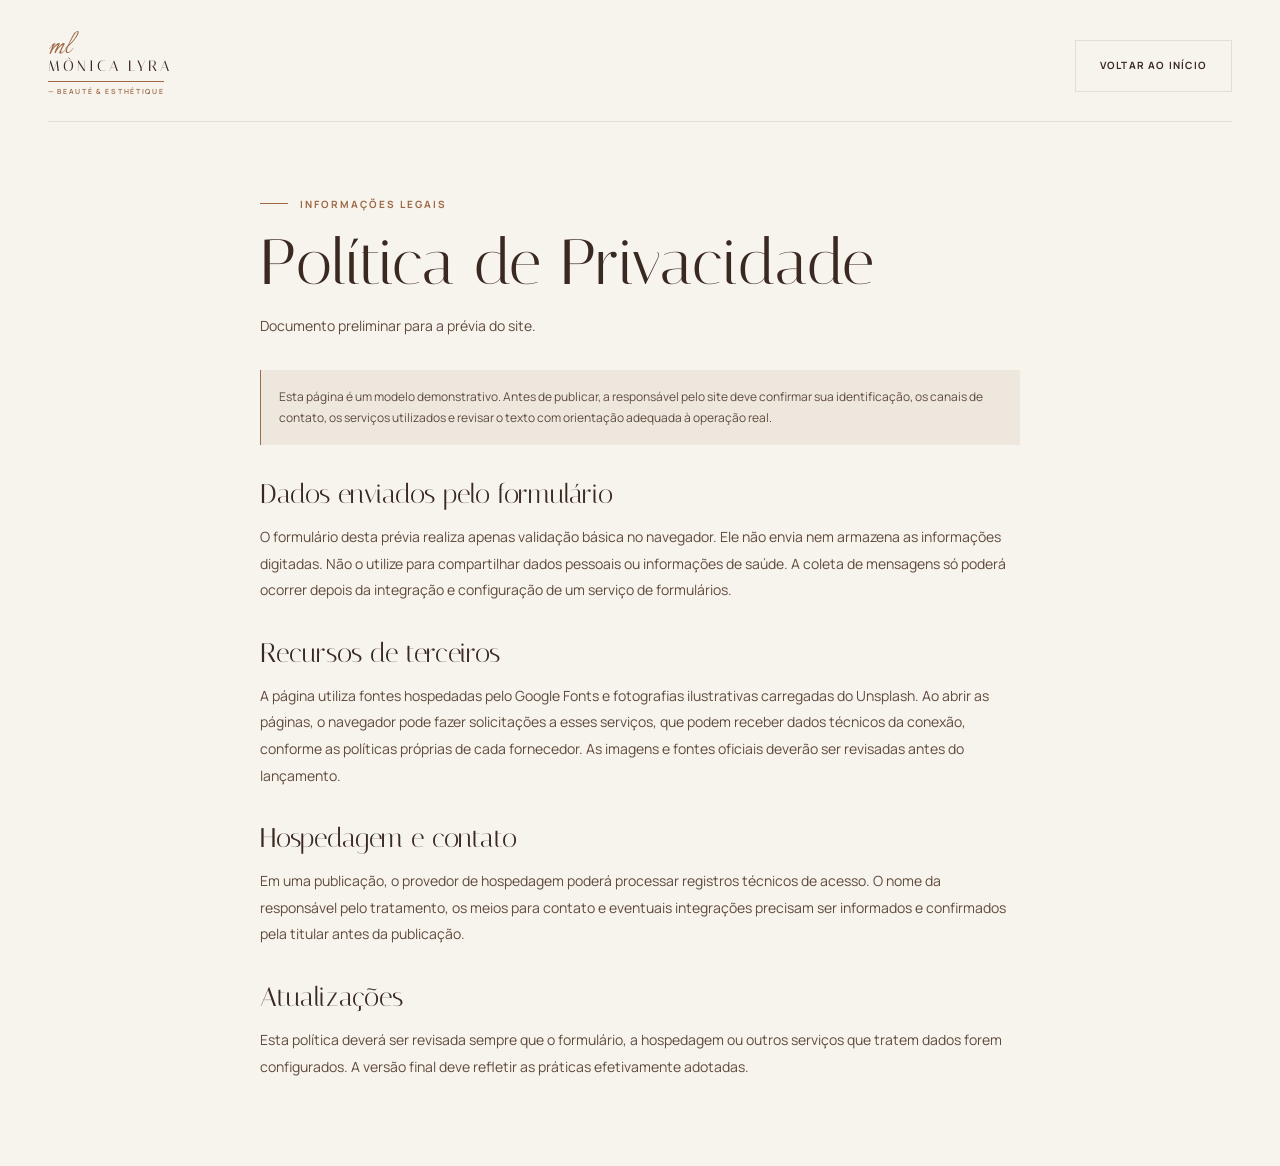
==== pages/politica-de-privacidade.html @ 752cd93b "atualização do site" ====
<!doctype html>
<html lang="pt-BR">
<head>
    <meta charset="utf-8">
    <meta name="viewport" content="width=device-width, initial-scale=1">
    <meta name="theme-color" content="#f5f0e9">
    <meta name="description"
        content="Informações sobre privacidade e tratamento de dados nesta prévia do site Mônica Lyra — Beauté & Esthétique.">
    <meta property="og:type" content="website">
    <meta property="og:locale" content="pt_BR">
    <meta property="og:title" content="Política de Privacidade | Mônica Lyra">
    <meta property="og:description" content="Informações de privacidade da prévia demonstrativa do site.">
    <title>Política de Privacidade | Mônica Lyra — Beauté &amp; Esthétique</title>
    <link rel="icon" type="image/svg+xml" href="../assets/icons/favicon.svg">
    <link rel="preconnect" href="https://fonts.googleapis.com">
    <link rel="preconnect" href="https://fonts.gstatic.com" crossorigin>
    <link
        href="https://fonts.googleapis.com/css2?family=DM+Sans:wght@400;500;600;700&family=Italiana&family=Italianno&family=Manrope:wght@400;500;600;700&display=swap"
        rel="stylesheet">
    <link rel="stylesheet" href="../assets/css/style.css">
    <link rel="stylesheet" href="../assets/css/components.css">
    <link rel="stylesheet" href="../assets/css/responsive.css">
</head>
<body>
    <a class="skip-link" href="#conteudo">Pular para o conteúdo</a>
    <main class="legal-page" id="conteudo">
        <div class="wrap">
            <header class="legal-header">
                <a class="brand" href="../index.html" aria-label="Mônica Lyra, voltar ao início">
                    <span class="brand-monogram" aria-hidden="true">ml</span>
                    <span class="brand-name">Mônica Lyra</span>
                    <span class="brand-caption">— Beauté &amp; Esthétique</span>
                </a>
                <a class="button button--outline" href="../index.html">Voltar ao início</a>
            </header>
            <article class="legal-content">
                <span class="eyebrow">Informações legais</span>
                <h1>Política de Privacidade</h1>
                <p class="legal-updated">Documento preliminar para a prévia do site.</p>

                <div class="legal-notice">
                    Esta página é um modelo demonstrativo. Antes de publicar, a responsável pelo site deve confirmar
                    sua identificação, os canais de contato, os serviços utilizados e revisar o texto com orientação
                    adequada à operação real.
                </div>

                <h2>Dados enviados pelo formulário</h2>
                <p>
                    O formulário desta prévia realiza apenas validação básica no navegador. Ele não envia nem armazena
                    as informações digitadas. Não o utilize para compartilhar dados pessoais ou informações de saúde.
                    A coleta de mensagens só poderá ocorrer depois da integração e configuração de um serviço de
                    formulários.
                </p>

                <h2>Recursos de terceiros</h2>
                <p>
                    A página utiliza fontes hospedadas pelo Google Fonts e fotografias ilustrativas carregadas do
                    Unsplash. Ao abrir as páginas, o navegador pode fazer solicitações a esses serviços, que podem
                    receber dados técnicos da conexão, conforme as políticas próprias de cada fornecedor. As imagens e
                    fontes oficiais deverão ser revisadas antes do lançamento.
                </p>

                <h2>Hospedagem e contato</h2>
                <p>
                    Em uma publicação, o provedor de hospedagem poderá processar registros técnicos de acesso. O nome
                    da responsável pelo tratamento, os meios para contato e eventuais integrações precisam ser
                    informados e confirmados pela titular antes da publicação.
                </p>

                <h2>Atualizações</h2>
                <p>
                    Esta política deverá ser revisada sempre que o formulário, a hospedagem ou outros serviços que
                    tratem dados forem configurados. A versão final deve refletir as práticas efetivamente adotadas.
                </p>
            </article>
        </div>
    </main>
</body>
</html>
---- assets/css/style.css ----
:root {
            --ink: #3a2921;
            --ink-soft: #604b3d;
            --bronze: #9c6845;
            --bronze-light: #bc8a62;
            --sand: #e8d9c8;
            --rose: #d7b6a7;
            --paper: #f7f3ed;
            --cream: #eee7de;
            --white: #fffdfa;
            --line: rgba(82, 60, 46, .12);
            --ease-smooth: cubic-bezier(.22, 1, .36, 1);
            --serif: "Italiana", Georgia, serif;
            --sans: "Manrope", "DM Sans", sans-serif;
            --content: 1240px;
        }



        *,
        *::before,
        *::after {
            box-sizing: border-box;
        }



        html {
            scroll-behavior: smooth;
            scroll-padding-top: 100px;
        }



        body {
            margin: 0;
            color: var(--ink);
            background: var(--paper);
            font-family: var(--sans);
            font-size: 15px;
            line-height: 1.7;
            -webkit-font-smoothing: antialiased;
        }



        body.menu-open {
            overflow: hidden;
        }



        a {
            color: inherit;
            text-decoration: none;
        }



        button {
            font: inherit;
        }



        img {
            display: block;
            width: 100%;
        }



        ::selection {
            color: var(--white);
            background: var(--bronze);
        }



        .wrap {
            width: min(var(--content), calc(100% - 96px));
            margin-inline: auto;
        }



        .eyebrow {
            display: inline-flex;
            align-items: center;
            gap: 12px;
            color: var(--bronze);
            font-size: 10px;
            font-weight: 700;
            letter-spacing: .2em;
            line-height: 1.4;
            text-transform: uppercase;
        }



        .eyebrow::before {
            width: 28px;
            height: 1px;
            background: currentColor;
            content: "";
        }



        .display {
            margin: 18px 0 22px;
            font-family: var(--serif);
            font-size: clamp(44px, 5.2vw, 72px);
            font-weight: 400;
            letter-spacing: -.035em;
            line-height: 1.04;
        }



        .display em {
            color: var(--bronze);
            font-weight: 400;
        }



        .copy {
            max-width: 520px;
            color: var(--ink-soft);
            font-size: 14px;
            line-height: 1.9;
        }



        /* Hero */
        .hero {
            position: relative;
            min-height: min(720px, calc(100svh - 116px));
            overflow: hidden;
            background: #66503e;
            color: var(--white);
        }



        .hero-photo {
            position: absolute;
            inset: 0 0 0 36%;
            background-image: linear-gradient(90deg, rgba(47, 33, 25, .92) 0%, rgba(47, 33, 25, .45) 29%, rgba(47, 33, 25, .04) 70%), linear-gradient(0deg, rgba(40, 27, 21, .22), transparent 35%), url("https://images.unsplash.com/photo-1616394584738-fc6e612e71b9?auto=format&fit=crop&w=1900&q=88");
            background-position: center, center, center 43%;
            background-size: cover;
        }



        .hero::after {
            position: absolute;
            top: 50%;
            right: 6.5%;
            width: 380px;
            height: 500px;
            border: .5px solid rgba(255, 255, 255, .27);
            border-radius: 48% 48% 0 0;
            content: "";
            pointer-events: none;
            transform: translateY(-42%);
        }



        .hero-inner {
            position: relative;
            z-index: 1;
            display: flex;
            min-height: min(720px, calc(100svh - 116px));
            align-items: center;
            padding-block: 84px;
        }



        .hero-content {
            max-width: 590px;
        }



        .hero .eyebrow {
            color: #e5c4a4;
        }



        .hero-title {
            max-width: 680px;
            margin: 26px 0 22px;
            font-family: var(--serif);
            font-size: clamp(58px, 7vw, 100px);
            font-weight: 400;
            letter-spacing: -.04em;
            line-height: .96;
        }



        .hero-title em {
            color: #e6c6a9;
            font-weight: 400;
        }



        .hero-copy {
            max-width: 440px;
            margin: 0 0 32px;
            color: rgba(255, 253, 250, .82);
            font-size: 14px;
            line-height: 1.9;
        }



        .hero .button {
            background: var(--sand);
            border-color: var(--sand);
            color: var(--ink);
        }



        .hero .button:hover {
            background: var(--white);
            border-color: var(--white);
        }



        .hero-note {
            position: absolute;
            right: 0;
            bottom: 38px;
            color: rgba(255, 253, 250, .8);
            font-size: 9px;
            letter-spacing: .16em;
            text-transform: uppercase;
            writing-mode: vertical-rl;
        }



        .hero-note::after {
            display: inline-block;
            width: 1px;
            height: 42px;
            margin-top: 12px;
            background: currentColor;
            content: "";
        }



        /* Intro strip */
        .intro-strip {
            padding-block: 24px;
            background: var(--sand);
        }



        .intro-strip-inner {
            display: flex;
            align-items: center;
            justify-content: center;
            gap: clamp(22px, 5vw, 78px);
        }



        .intro-item {
            display: flex;
            align-items: center;
            gap: 12px;
            color: var(--ink-soft);
            font-size: 9px;
            font-weight: 700;
            letter-spacing: .14em;
            text-transform: uppercase;
        }



        .intro-item svg {
            width: 18px;
            height: 18px;
            color: var(--bronze);
            stroke-width: 1.2;
        }



        .intro-separator {
            width: 3px;
            height: 3px;
            border-radius: 50%;
            background: var(--bronze);
        }



        /* Treatments */
        .section {
            padding-block: 118px;
        }



        .section-heading {
            display: flex;
            align-items: end;
            justify-content: space-between;
            gap: 36px;
            margin-bottom: 50px;
        }



        .section-heading .display {
            max-width: 560px;
            margin-bottom: 0;
            font-size: clamp(48px, 5vw, 68px);
        }



        .section-heading .copy {
            max-width: 360px;
            margin-bottom: 4px;
        }



        .treatments-grid {
            display: grid;
            grid-template-columns: repeat(6, 1fr);
            gap: 19px;
        }



        .treatment-card {
            position: relative;
            min-height: 420px;
            grid-column: span 2;
            overflow: hidden;
            background: var(--cream);
            color: var(--white);
        }



        .treatment-card:nth-child(n+4) {
            grid-column: span 3;
            min-height: 380px;
        }



        .treatment-card img {
            position: absolute;
            inset: 0;
            height: 100%;
            object-fit: cover;
            transition: transform 1s var(--ease-smooth);
        }



        .treatment-card:hover img {
            transform: scale(1.025);
        }



        .treatment-card::after {
            position: absolute;
            inset: 0;
            background: linear-gradient(0deg, rgba(41, 28, 21, .86), rgba(41, 28, 21, .06) 74%);
            content: "";
        }



        .treatment-number {
            position: absolute;
            z-index: 1;
            top: 22px;
            left: 24px;
            color: rgba(255, 253, 250, .82);
            font-family: var(--serif);
            font-size: 17px;
        }



        .treatment-content {
            position: absolute;
            z-index: 1;
            right: 25px;
            bottom: 24px;
            left: 25px;
        }



        .treatment-content h3 {
            margin: 0 0 7px;
            font-family: var(--serif);
            font-size: 29px;
            font-weight: 400;
            line-height: 1.1;
        }



        .treatment-content p {
            max-width: 380px;
            margin: 0;
            color: rgba(255, 253, 250, .78);
            font-size: 11px;
            line-height: 1.65;
        }



        .card-arrow {
            position: absolute;
            z-index: 2;
            right: 24px;
            bottom: 29px;
            display: grid;
            width: 38px;
            height: 38px;
            place-items: center;
            border: .5px solid rgba(255, 255, 255, .48);
            border-radius: 50%;
            color: var(--white);
            transition: background .4s var(--ease-smooth), color .4s var(--ease-smooth);
        }



        .card-arrow svg {
            width: 15px;
            height: 15px;
        }



        .treatment-card:hover .card-arrow {
            background: var(--white);
            color: var(--ink);
        }



        /* About */
        .about {
            padding-block: 100px;
            background: var(--cream);
        }



        .about-grid {
            display: grid;
            grid-template-columns: .95fr 1.05fr;
            align-items: center;
            gap: clamp(60px, 9vw, 132px);
        }



        .about-visual {
            position: relative;
            min-height: 610px;
            padding: 0 40px 40px 0;
        }



        .about-visual::before {
            position: absolute;
            inset: 28px 0 0 34px;
            border: .5px solid var(--bronze-light);
            content: "";
        }



        .about-visual img {
            position: relative;
            z-index: 1;
            height: 570px;
            object-fit: cover;
            object-position: center 35%;
        }



        .about-stamp {
            position: absolute;
            z-index: 2;
            right: -25px;
            bottom: 10px;
            display: grid;
            width: 145px;
            height: 145px;
            align-content: center;
            justify-items: center;
            border: .5px solid rgba(156, 104, 69, .45);
            border-radius: 50%;
            background: var(--paper);
            color: var(--bronze);
            text-align: center;
        }



        .about-stamp span {
            max-width: 95px;
            font-size: 8px;
            font-weight: 700;
            letter-spacing: .12em;
            line-height: 1.6;
            text-transform: uppercase;
        }



        .about-stamp svg {
            width: 23px;
            height: 23px;
            margin-bottom: 8px;
        }



        .about-copy .display {
            max-width: 520px;
        }



        .about-copy>.copy {
            margin-bottom: 28px;
        }



        .about-points {
            display: grid;
            gap: 0;
            margin: 30px 0 34px;
            border-top: .5px solid var(--line);
        }



        .about-point {
            display: grid;
            grid-template-columns: 42px 1fr;
            gap: 14px;
            padding-block: 17px;
            border-bottom: .5px solid var(--line);
        }



        .about-point .point-index {
            color: var(--bronze);
            font-family: var(--serif);
            font-size: 18px;
        }



        .about-point h3 {
            margin: 0 0 3px;
            font-size: 11px;
            font-weight: 700;
            letter-spacing: .08em;
            text-transform: uppercase;
        }



        .about-point p {
            margin: 0;
            color: var(--ink-soft);
            font-size: 11px;
            line-height: 1.7;
        }



        .demo-note {
            display: inline-flex;
            gap: 8px;
            align-items: center;
            color: #786351;
            font-size: 9px;
            font-style: italic;
        }



        .demo-note svg {
            flex: 0 0 auto;
            width: 14px;
            height: 14px;
        }



        /* Differentials */
        .differentials {
            position: relative;
            overflow: hidden;
            padding-block: 108px;
            background: var(--ink);
            color: var(--white);
        }



        .differentials::before {
            position: absolute;
            top: -230px;
            right: -170px;
            width: 500px;
            height: 500px;
            border: .5px solid rgba(231, 205, 182, .16);
            border-radius: 50%;
            box-shadow: 0 0 0 32px rgba(0, 0, 0, 0), 0 0 0 33px rgba(231, 205, 182, .1), 0 0 0 76px rgba(0, 0, 0, 0), 0 0 0 77px rgba(231, 205, 182, .07);
            content: "";
        }



        .differentials .eyebrow {
            color: #d5ab87;
        }



        .differentials .display {
            max-width: 650px;
            margin-bottom: 52px;
        }



        .differentials .display em {
            color: #d5ab87;
        }



        .differential-grid {
            position: relative;
            z-index: 1;
            display: grid;
            grid-template-columns: repeat(4, 1fr);
            border-top: .5px solid rgba(255, 255, 255, .16);
        }



        .differential-item {
            min-height: 218px;
            padding: 32px 28px 10px 0;
            border-right: .5px solid rgba(255, 255, 255, .16);
        }



        .differential-item+.differential-item {
            padding-left: 28px;
        }



        .differential-item:last-child {
            border-right: 0;
        }



        .differential-item svg {
            width: 27px;
            height: 27px;
            margin-bottom: 28px;
            color: #d5ab87;
            stroke-width: 1.15;
        }



        .differential-item h3 {
            margin: 0 0 10px;
            font-family: var(--serif);
            font-size: 24px;
            font-weight: 400;
        }



        .differential-item p {
            max-width: 220px;
            margin: 0;
            color: rgba(255, 253, 250, .68);
            font-size: 11px;
            line-height: 1.8;
        }



        /* Testimonials */
        .testimonials {
            padding-block: 112px;
            background: var(--paper);
        }



        .testimonial-heading {
            max-width: 630px;
            margin: 0 auto 45px;
            text-align: center;
        }



        .testimonial-heading .eyebrow {
            justify-content: center;
        }



        .testimonial-heading .display {
            font-size: clamp(46px, 5vw, 64px);
        }



        .testimonial-heading .copy {
            margin: 0 auto;
        }



        .testimonial-grid {
            display: grid;
            grid-template-columns: repeat(3, 1fr);
            gap: 18px;
        }



        .quote-card {
            min-height: 250px;
            padding: 30px 30px 25px;
            border: .5px solid var(--line);
            background: rgba(255, 253, 250, .5);
        }



        .quote-stars {
            display: flex;
            gap: 4px;
            color: var(--bronze);
            font-size: 12px;
            letter-spacing: .1em;
        }



        .quote-card blockquote {
            margin: 21px 0 23px;
            color: var(--ink-soft);
            font-family: var(--serif);
            font-size: 23px;
            line-height: 1.4;
        }



        .quote-person {
            display: flex;
            align-items: center;
            gap: 11px;
        }



        .quote-avatar {
            display: grid;
            width: 34px;
            height: 34px;
            place-items: center;
            border-radius: 50%;
            background: var(--sand);
            color: var(--bronze);
            font-family: var(--serif);
            font-size: 15px;
        }



        .quote-person strong {
            display: block;
            font-size: 9px;
            letter-spacing: .06em;
            text-transform: uppercase;
        }



        .quote-person span {
            display: block;
            color: var(--ink-soft);
            font-size: 9px;
        }



        .testimonials-note {
            margin: 23px 0 0;
            color: #786351;
            font-size: 10px;
            font-style: italic;
            text-align: center;
        }



        /* Contact and footer */
        .contact {
            padding-block: 84px;
            background: var(--sand);
        }



        .contact-inner {
            display: flex;
            align-items: center;
            justify-content: space-between;
            gap: 36px;
        }



        .contact .display {
            max-width: 670px;
            margin-bottom: 13px;
            font-size: clamp(43px, 5vw, 63px);
        }



        .contact .copy {
            margin: 0;
        }






        .reveal {
            opacity: 1;
            transform: none;
            transition: opacity .95s var(--ease-smooth), transform .95s var(--ease-smooth);
        }

        .motion-ready .reveal {
            opacity: 0;
            transform: translateY(12px);
        }

        .reveal.is-visible {
            opacity: 1;
            transform: translateY(0);
        }



        .reveal-delay-1 {
            transition-delay: .1s;
        }



        .reveal-delay-2 {
            transition-delay: .18s;
        }



        .reveal-delay-3 {
            transition-delay: .26s;
        }
---- assets/css/components.css ----
.button {
    display: inline-flex;
    min-height: 52px;
    align-items: center;
    justify-content: center;
    gap: 14px;
    padding: 0 24px;
    border: .5px solid var(--bronze);
    background: var(--bronze);
    color: var(--white);
    font-size: 10px;
    font-weight: 700;
    letter-spacing: .12em;
    text-transform: uppercase;
    transition: background .45s var(--ease-smooth), border-color .45s var(--ease-smooth),
        color .45s var(--ease-smooth), transform .45s var(--ease-smooth);
}

.button:hover {
    transform: translateY(-1px);
    background: var(--ink);
    border-color: var(--ink);
}

.button:disabled,
.button:disabled:hover {
    transform: none;
    cursor: not-allowed;
    opacity: .6;
}

.site-header {
    position: relative;
    z-index: 20;
    background: rgba(247, 243, 237, .96);
    border-bottom: .5px solid rgba(82, 60, 46, .09);
}

.header-inner {
    display: grid;
    min-height: 116px;
    grid-template-columns: 1fr auto 1fr;
    align-items: center;
    gap: 28px;
}

.brand {
    display: inline-flex;
    width: max-content;
    flex-direction: column;
    align-items: center;
    justify-self: center;
    color: var(--ink);
    text-align: center;
}

.desktop-nav {
    display: flex;
    align-items: center;
    gap: clamp(17px, 2.4vw, 36px);
}

.header-action {
    justify-self: end;
}

.menu-toggle {
    display: none;
    width: 44px;
    height: 44px;
    align-items: center;
    justify-content: center;
    border: .5px solid var(--line);
    background: transparent;
    color: var(--ink);
    cursor: pointer;
}

.site-footer {
    padding-block: 50px 20px;
    background: #30221b;
    color: var(--white);
}

.footer-top {
    display: grid;
    grid-template-columns: 1.35fr 1fr 1fr 1fr 1fr;
    gap: 36px;
    padding-bottom: 44px;
}

.footer-nav {
    display: grid;
    justify-items: start;
    gap: 12px;
}

.footer-bottom {
    display: flex;
    align-items: center;
    justify-content: space-between;
    gap: 20px;
    padding-top: 17px;
    border-top: .5px solid rgba(255, 255, 255, .15);
}

.sr-only,
.skip-link:not(:focus) {
    position: absolute;
    width: 1px;
    height: 1px;
    padding: 0;
    margin: -1px;
    overflow: hidden;
    clip: rect(0, 0, 0, 0);
    white-space: nowrap;
    border: 0;
}

.skip-link:focus {
    position: fixed;
    z-index: 100;
    top: 12px;
    left: 12px;
    padding: 12px 16px;
    background: var(--white);
    color: var(--ink);
    outline: 1px solid var(--bronze);
}

.contact-form {
    display: grid;
    flex: 0 1 440px;
    width: min(100%, 440px);
    gap: 14px;
}

.form-field {
    display: grid;
    gap: 5px;
}

.form-field label {
    color: var(--ink);
    font-size: 10px;
    font-weight: 700;
    letter-spacing: .08em;
}

.form-field label span {
    color: var(--ink-soft);
    font-weight: 400;
}

.form-field input,
.form-field textarea {
    width: 100%;
    min-height: 44px;
    padding: 10px 12px;
    border: .5px solid rgba(82, 60, 46, .28);
    border-radius: 0;
    background: rgba(255, 253, 250, .55);
    color: var(--ink);
    font: inherit;
    font-size: 13px;
}

.form-field textarea {
    min-height: 112px;
    resize: vertical;
}

.form-note,
.form-status {
    margin: 0;
    color: var(--ink-soft);
    font-size: 10px;
    line-height: 1.7;
}

.form-status:not(:empty) {
    padding: 10px 12px;
    border-left: 1px solid var(--bronze);
    background: rgba(255, 253, 250, .45);
}

.legal-page {
    min-height: 100vh;
    padding-block: 34px 72px;
}

.legal-header {
    display: flex;
    align-items: center;
    justify-content: space-between;
    gap: 24px;
    padding-bottom: 24px;
    border-bottom: .5px solid var(--line);
}

.legal-header .brand {
    align-items: flex-start;
}

.legal-content {
    max-width: 760px;
    margin: 64px auto 0;
}

.legal-content h1,
.legal-content h2 {
    font-family: var(--serif);
    font-weight: 400;
    line-height: 1.15;
}

.legal-content h1 {
    margin: 14px 0 10px;
    font-size: clamp(42px, 7vw, 64px);
}

.legal-content h2 {
    margin: 34px 0 10px;
    font-size: 27px;
}

.legal-content p,
.legal-content li {
    color: var(--ink-soft);
    font-size: 14px;
    line-height: 1.9;
}

.legal-content ul {
    padding-left: 22px;
}

.legal-notice {
    margin-top: 30px;
    padding: 16px 18px;
    border-left: 1px solid var(--bronze);
    background: var(--cream);
    color: var(--ink-soft);
    font-size: 12px;
    line-height: 1.8;
}

.legal-updated {
    color: var(--ink-soft);
    font-size: 11px;
}

:focus-visible {
    outline: 2px solid var(--bronze);
    outline-offset: 3px;
}

.button svg {
            width: 15px;
            height: 15px;
        }

.button--outline {
            background: transparent;
            color: var(--ink);
            border-color: var(--line);
        }

.button--outline:hover {
            background: var(--ink);
            color: var(--white);
            border-color: var(--ink);
        }

.brand-name {
            font-family: var(--serif);
            font-size: 15px;
            font-weight: 400;
            letter-spacing: .2em;
            line-height: 1.1;
            white-space: nowrap;
            text-transform: uppercase;
        }

.brand-caption {
            margin-top: 6px;
            padding-top: 5px;
            border-top: .5px solid currentColor;
            color: var(--bronze);
            font-size: 7px;
            font-weight: 600;
            letter-spacing: .24em;
            line-height: 1.5;
            text-transform: uppercase;
        }

.brand-monogram {
            margin: -4px 0 -7px;
            color: var(--bronze);
            font-family: "Italianno", cursive;
            font-size: 35px;
            line-height: 1;
        }

.desktop-nav a,
        .footer-nav a {
            position: relative;
            color: var(--ink-soft);
            font-size: 9px;
            font-weight: 700;
            letter-spacing: .12em;
            text-transform: uppercase;
        }

.desktop-nav a::after,
        .footer-nav a::after {
            position: absolute;
            right: 0;
            bottom: -7px;
            left: 0;
            height: .5px;
            background: var(--bronze);
            content: "";
            transform: scaleX(0);
            transform-origin: left;
            transition: transform .45s var(--ease-smooth);
        }

.desktop-nav a:hover::after,
        .footer-nav a:hover::after {
            transform: scaleX(1);
        }

.header-action .button {
            min-height: 44px;
            padding-inline: 17px;
            font-size: 9px;
        }

.menu-toggle svg {
            width: 20px;
            height: 20px;
        }

.site-footer .brand {
            align-items: flex-start;
            color: var(--white);
            text-align: left;
        }

.site-footer .brand-caption {
            color: #d5ab87;
        }

.site-footer .brand-monogram {
            color: #d5ab87;
        }

.footer-brand-copy {
            max-width: 250px;
            margin: 19px 0 0;
            color: rgba(255, 253, 250, .61);
            font-size: 11px;
            line-height: 1.8;
        }

.footer-column h3 {
            margin: 2px 0 18px;
            color: #d5ab87;
            font-size: 9px;
            font-weight: 700;
            letter-spacing: .16em;
            text-transform: uppercase;
        }

.footer-column p,
        .footer-column a:not(.footer-nav a) {
            display: block;
            margin: 0 0 10px;
            color: rgba(255, 253, 250, .75);
            font-size: 10px;
            line-height: 1.8;
        }

.footer-column a:hover {
            color: var(--white);
        }

.footer-nav a {
            color: rgba(255, 253, 250, .75);
            font-size: 9px;
        }

.footer-nav a::after {
            bottom: -3px;
        }

.footer-bottom p {
            margin: 0;
            color: rgba(255, 253, 250, .48);
            font-size: 9px;
        }

.footer-bottom .demo-note {
            color: rgba(255, 253, 250, .62);
            font-size: 9px;
        }
---- assets/css/responsive.css ----
@media (max-width: 1050px) {
            .wrap {
                width: min(var(--content), calc(100% - 56px));
            }

            .header-inner {
                grid-template-columns: 1fr auto 1fr;
                gap: 18px;
            }

            .desktop-nav {
                gap: 16px;
            }

            .desktop-nav a {
                font-size: 8px;
            }

            .brand-name {
                font-size: 14px;
            }

            .hero::after {
                right: 2%;
                width: 310px;
                height: 430px;
            }

            .treatment-card {
                min-height: 360px;
            }

            .about-grid {
                gap: 65px;
            }

            .footer-top {
                grid-template-columns: repeat(3, 1fr);
                gap: 28px;
            }

            .footer-top> :first-child {
                grid-column: span 3;
            }
        }

@media (max-width: 760px) {
            html {
                scroll-padding-top: 76px;
            }

            .wrap {
                width: calc(100% - 40px);
            }

            .header-inner {
                min-height: 78px;
                grid-template-columns: 44px 1fr 44px;
                gap: 10px;
            }

            .brand-name {
                font-size: 13px;
            }

            .brand-caption {
                margin-top: 4px;
                font-size: 7px;
            }

            .menu-toggle {
                display: inline-flex;
                grid-column: 1;
                grid-row: 1;
            }

            .brand {
                grid-column: 2;
                grid-row: 1;
            }

            .header-action {
                grid-column: 3;
                grid-row: 1;
            }

            .header-action .button {
                width: 42px;
                min-height: 42px;
                padding: 0;
                overflow: hidden;
                font-size: 0;
            }

            .header-action .button svg {
                width: 17px;
                height: 17px;
                flex: 0 0 auto;
            }

            .desktop-nav {
                position: fixed;
                z-index: 19;
                inset: 78px 0 0;
                display: flex;
                flex-direction: column;
                align-items: stretch;
                justify-content: flex-start;
                gap: 0;
                padding: 22px 24px 40px;
                background: var(--paper);
                opacity: 0;
                pointer-events: none;
                transform: translateY(-8px);
                transition: opacity .4s var(--ease-smooth), transform .4s var(--ease-smooth);
            }

            .desktop-nav.is-open {
                opacity: 1;
                pointer-events: auto;
                transform: translateY(0);
            }

            .desktop-nav a {
                padding: 16px 3px;
                border-bottom: .5px solid var(--line);
                font-size: 11px;
            }

            .desktop-nav a::after {
                display: none;
            }

            .hero,
            .hero-inner {
                min-height: 680px;
            }

            .hero-photo {
                inset: 0;
                background-image: linear-gradient(90deg, rgba(47, 33, 25, .81), rgba(47, 33, 25, .22)), linear-gradient(0deg, rgba(40, 27, 21, .32), transparent 60%), url("https://images.unsplash.com/photo-1616394584738-fc6e612e71b9?auto=format&fit=crop&w=1100&q=85");
                background-position: center, center, 59% center;
            }

            .hero::after {
                top: auto;
                right: 20px;
                bottom: 35px;
                width: 140px;
                height: 220px;
                transform: none;
            }

            .hero-inner {
                align-items: flex-start;
                padding-top: 94px;
            }

            .hero-title {
                max-width: 480px;
                margin-top: 22px;
                font-size: clamp(59px, 13vw, 82px);
            }

            .hero-copy {
                max-width: 365px;
                font-size: 13px;
            }

            .hero-note {
                display: none;
            }

            .intro-strip {
                padding-block: 19px;
            }

            .intro-strip-inner {
                flex-wrap: wrap;
                gap: 12px 19px;
            }

            .intro-item {
                gap: 8px;
                font-size: 8px;
            }

            .intro-item svg {
                width: 15px;
                height: 15px;
            }

            .intro-separator {
                display: none;
            }

            .section {
                padding-block: 78px;
            }

            .section-heading {
                display: block;
                margin-bottom: 32px;
            }

            .section-heading .display {
                margin: 15px 0;
                font-size: clamp(46px, 11vw, 60px);
            }

            .section-heading .copy {
                max-width: 480px;
            }

            .treatments-grid {
                grid-template-columns: repeat(2, 1fr);
                gap: 12px;
            }

            .treatment-card,
            .treatment-card:nth-child(n+4) {
                min-height: 320px;
                grid-column: span 1;
            }

            .treatment-card:last-child {
                grid-column: span 2;
                min-height: 270px;
            }

            .treatment-content {
                right: 17px;
                bottom: 18px;
                left: 17px;
            }

            .treatment-content h3 {
                max-width: calc(100% - 12px);
                font-size: 23px;
            }

            .treatment-content p {
                max-width: 290px;
                font-size: 10px;
            }

            .card-arrow {
                right: 14px;
                bottom: 14px;
                width: 32px;
                height: 32px;
            }

            .treatment-card:last-child .card-arrow {
                right: 17px;
                bottom: 24px;
            }

            .about {
                padding-block: 76px;
            }

            .about-grid {
                grid-template-columns: 1fr;
                gap: 55px;
            }

            .about-visual {
                min-height: 450px;
                width: min(100%, 480px);
                padding: 0 25px 25px 0;
            }

            .about-visual img {
                height: 425px;
            }

            .about-stamp {
                right: -5px;
                width: 120px;
                height: 120px;
            }

            .about-copy .display {
                font-size: clamp(48px, 11vw, 63px);
            }

            .differentials {
                padding-block: 76px;
            }

            .differentials .display {
                margin-bottom: 35px;
                font-size: clamp(46px, 10vw, 60px);
            }

            .differential-grid {
                grid-template-columns: repeat(2, 1fr);
            }

            .differential-item {
                min-height: 195px;
                padding: 25px 16px 20px 0;
                border-bottom: .5px solid rgba(255, 255, 255, .16);
            }

            .differential-item+.differential-item {
                padding-left: 16px;
            }

            .differential-item:nth-child(2) {
                border-right: 0;
            }

            .differential-item:nth-child(n+3) {
                border-bottom: 0;
            }

            .differential-item svg {
                margin-bottom: 18px;
            }

            .differential-item h3 {
                font-size: 22px;
            }

            .testimonials {
                padding-block: 78px;
            }

            .testimonial-heading {
                margin-bottom: 32px;
            }

            .testimonial-heading .display {
                font-size: clamp(45px, 10vw, 58px);
            }

            .testimonial-grid {
                grid-template-columns: 1fr;
                gap: 12px;
            }

            .quote-card {
                min-height: unset;
                padding: 25px;
            }

            .quote-card blockquote {
                font-size: 22px;
            }

            .contact {
                padding-block: 66px;
            }

            .contact-inner {
                align-items: flex-start;
                flex-direction: column;
                gap: 25px;
            }

            .contact .display {
                font-size: clamp(43px, 10vw, 56px);
            }

            .footer-top {
                grid-template-columns: repeat(2, 1fr);
                gap: 36px 22px;
            }

            .footer-top> :first-child {
                grid-column: span 2;
            }

            .site-footer {
                padding-top: 39px;
            }

            .footer-bottom {
                align-items: flex-start;
                flex-direction: column;
                gap: 9px;
            }
        }

        @media (min-width: 761px) and (max-width: 900px) {
            .contact-inner {
                align-items: flex-start;
                flex-direction: column;
                gap: 25px;
            }

            .contact-form {
                flex-basis: auto;
                width: min(100%, 520px);
            }
        }

        @media (max-width: 390px) {
            .wrap {
                width: calc(100% - 32px);
            }

            .brand-name {
                font-size: 11px;
            }

            .brand-caption {
                font-size: 6px;
                letter-spacing: .2em;
            }

            .hero-title {
                font-size: 56px;
            }

            .intro-item {
                font-size: 7px;
            }

            .treatments-grid {
                gap: 9px;
            }

            .treatment-card,
            .treatment-card:nth-child(n+4) {
                min-height: 285px;
            }

            .treatment-content h3 {
                font-size: 20px;
            }
        }
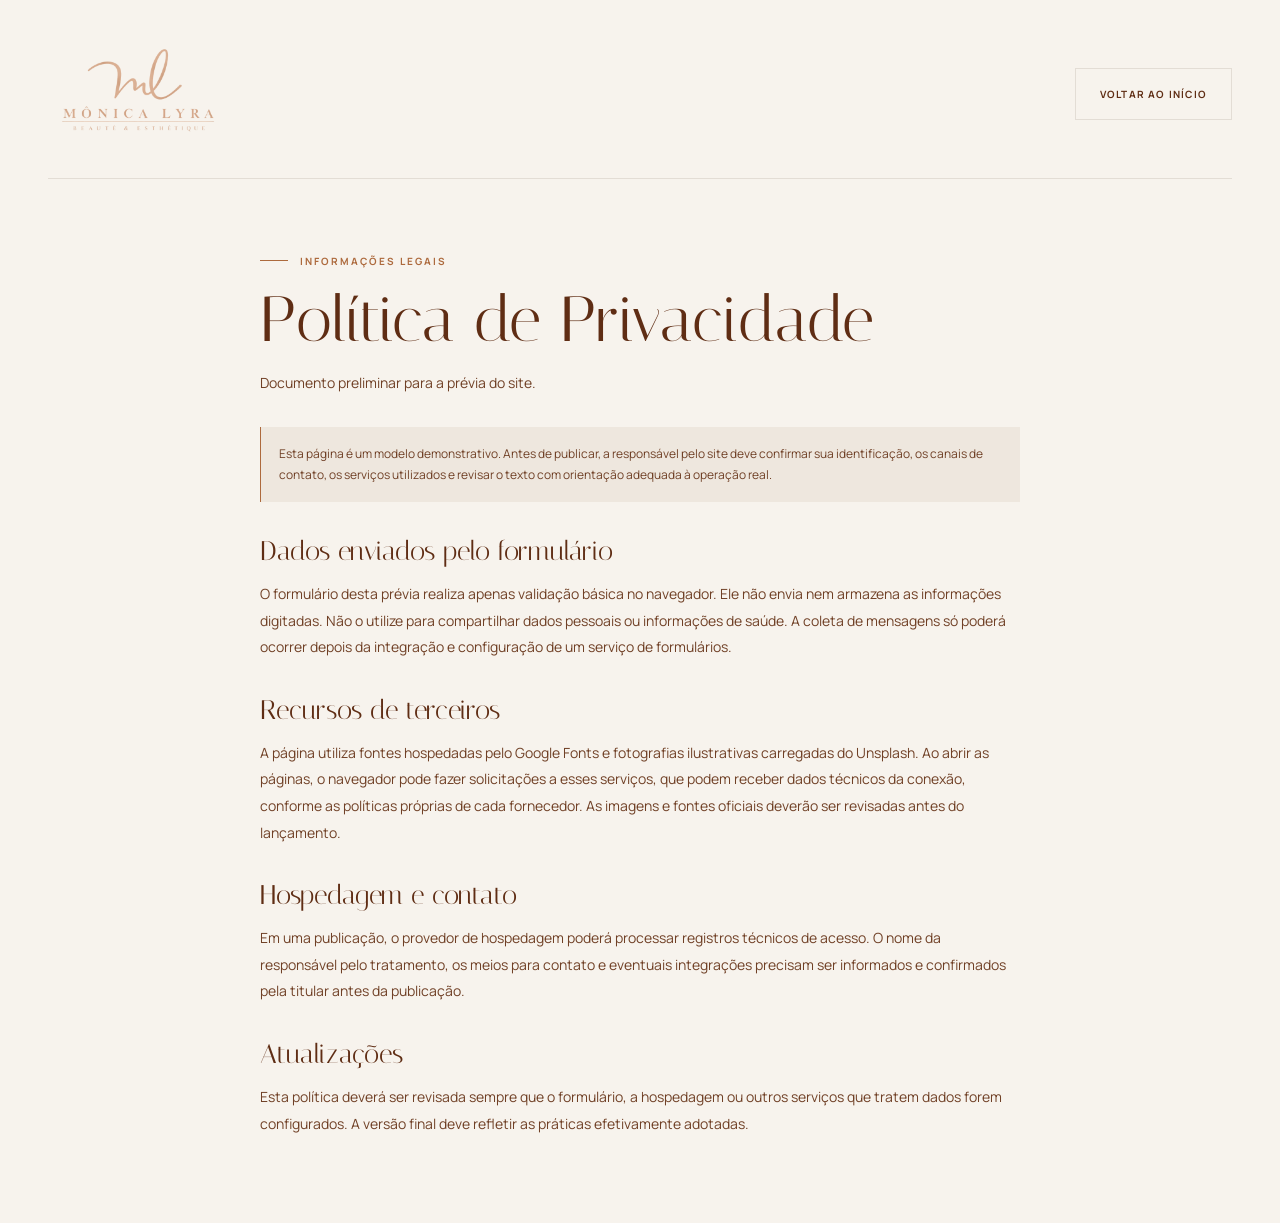
==== commit 036e420b: "up" ====
--- a/pages/politica-de-privacidade.html
+++ b/pages/politica-de-privacidade.html
@@ -27,9 +27,8 @@
         <div class="wrap">
             <header class="legal-header">
                 <a class="brand" href="../index.html" aria-label="Mônica Lyra, voltar ao início">
-                    <span class="brand-monogram" aria-hidden="true">ml</span>
-                    <span class="brand-name">Mônica Lyra</span>
-                    <span class="brand-caption">— Beauté &amp; Esthétique</span>
+                    <img class="brand-logo" src="../imagens/logo-monica-lyra.png"
+                        alt="Logo Mônica Lyra Beauté" decoding="async">
                 </a>
                 <a class="button button--outline" href="../index.html">Voltar ao início</a>
             </header>
--- a/assets/css/style.css
+++ b/assets/css/style.css
@@ -1,916 +1,2523 @@
 :root {
-            --ink: #3a2921;
-            --ink-soft: #604b3d;
-            --bronze: #9c6845;
-            --bronze-light: #bc8a62;
-            --sand: #e8d9c8;
-            --rose: #d7b6a7;
-            --paper: #f7f3ed;
-            --cream: #eee7de;
-            --white: #fffdfa;
-            --line: rgba(82, 60, 46, .12);
-            --ease-smooth: cubic-bezier(.22, 1, .36, 1);
-            --serif: "Italiana", Georgia, serif;
-            --sans: "Manrope", "DM Sans", sans-serif;
-            --content: 1240px;
-        }
-
-
-
-        *,
-        *::before,
-        *::after {
-            box-sizing: border-box;
-        }
-
-
-
-        html {
-            scroll-behavior: smooth;
-            scroll-padding-top: 100px;
-        }
-
-
-
-        body {
-            margin: 0;
-            color: var(--ink);
-            background: var(--paper);
-            font-family: var(--sans);
-            font-size: 15px;
-            line-height: 1.7;
-            -webkit-font-smoothing: antialiased;
-        }
-
-
-
-        body.menu-open {
-            overflow: hidden;
-        }
-
-
-
-        a {
-            color: inherit;
-            text-decoration: none;
-        }
-
-
-
-        button {
-            font: inherit;
-        }
-
-
-
-        img {
-            display: block;
-            width: 100%;
-        }
-
-
-
-        ::selection {
-            color: var(--white);
-            background: var(--bronze);
-        }
-
-
-
-        .wrap {
-            width: min(var(--content), calc(100% - 96px));
-            margin-inline: auto;
-        }
-
-
-
-        .eyebrow {
-            display: inline-flex;
-            align-items: center;
-            gap: 12px;
-            color: var(--bronze);
-            font-size: 10px;
-            font-weight: 700;
-            letter-spacing: .2em;
-            line-height: 1.4;
-            text-transform: uppercase;
-        }
-
-
-
-        .eyebrow::before {
-            width: 28px;
-            height: 1px;
-            background: currentColor;
-            content: "";
-        }
-
-
-
-        .display {
-            margin: 18px 0 22px;
-            font-family: var(--serif);
-            font-size: clamp(44px, 5.2vw, 72px);
-            font-weight: 400;
-            letter-spacing: -.035em;
-            line-height: 1.04;
-        }
-
-
-
-        .display em {
-            color: var(--bronze);
-            font-weight: 400;
-        }
-
-
-
-        .copy {
-            max-width: 520px;
-            color: var(--ink-soft);
-            font-size: 14px;
-            line-height: 1.9;
-        }
-
-
-
-        /* Hero */
-        .hero {
-            position: relative;
-            min-height: min(720px, calc(100svh - 116px));
-            overflow: hidden;
-            background: #66503e;
-            color: var(--white);
-        }
-
-
-
-        .hero-photo {
-            position: absolute;
-            inset: 0 0 0 36%;
-            background-image: linear-gradient(90deg, rgba(47, 33, 25, .92) 0%, rgba(47, 33, 25, .45) 29%, rgba(47, 33, 25, .04) 70%), linear-gradient(0deg, rgba(40, 27, 21, .22), transparent 35%), url("https://images.unsplash.com/photo-1616394584738-fc6e612e71b9?auto=format&fit=crop&w=1900&q=88");
-            background-position: center, center, center 43%;
-            background-size: cover;
-        }
-
-
-
-        .hero::after {
-            position: absolute;
-            top: 50%;
-            right: 6.5%;
-            width: 380px;
-            height: 500px;
-            border: .5px solid rgba(255, 255, 255, .27);
-            border-radius: 48% 48% 0 0;
-            content: "";
-            pointer-events: none;
-            transform: translateY(-42%);
-        }
-
-
-
-        .hero-inner {
-            position: relative;
-            z-index: 1;
-            display: flex;
-            min-height: min(720px, calc(100svh - 116px));
-            align-items: center;
-            padding-block: 84px;
-        }
-
-
-
-        .hero-content {
-            max-width: 590px;
-        }
-
-
-
-        .hero .eyebrow {
-            color: #e5c4a4;
-        }
-
-
-
-        .hero-title {
-            max-width: 680px;
-            margin: 26px 0 22px;
-            font-family: var(--serif);
-            font-size: clamp(58px, 7vw, 100px);
-            font-weight: 400;
-            letter-spacing: -.04em;
-            line-height: .96;
-        }
-
-
-
-        .hero-title em {
-            color: #e6c6a9;
-            font-weight: 400;
-        }
-
-
-
-        .hero-copy {
-            max-width: 440px;
-            margin: 0 0 32px;
-            color: rgba(255, 253, 250, .82);
-            font-size: 14px;
-            line-height: 1.9;
-        }
-
-
-
-        .hero .button {
-            background: var(--sand);
-            border-color: var(--sand);
-            color: var(--ink);
-        }
-
-
-
-        .hero .button:hover {
-            background: var(--white);
-            border-color: var(--white);
-        }
-
-
-
-        .hero-note {
-            position: absolute;
-            right: 0;
-            bottom: 38px;
-            color: rgba(255, 253, 250, .8);
-            font-size: 9px;
-            letter-spacing: .16em;
-            text-transform: uppercase;
-            writing-mode: vertical-rl;
-        }
-
-
-
-        .hero-note::after {
-            display: inline-block;
-            width: 1px;
-            height: 42px;
-            margin-top: 12px;
-            background: currentColor;
-            content: "";
-        }
-
-
-
-        /* Intro strip */
-        .intro-strip {
-            padding-block: 24px;
-            background: var(--sand);
-        }
-
-
-
-        .intro-strip-inner {
-            display: flex;
-            align-items: center;
-            justify-content: center;
-            gap: clamp(22px, 5vw, 78px);
-        }
-
-
-
-        .intro-item {
-            display: flex;
-            align-items: center;
-            gap: 12px;
-            color: var(--ink-soft);
-            font-size: 9px;
-            font-weight: 700;
-            letter-spacing: .14em;
-            text-transform: uppercase;
-        }
-
-
-
-        .intro-item svg {
-            width: 18px;
-            height: 18px;
-            color: var(--bronze);
-            stroke-width: 1.2;
-        }
-
-
-
-        .intro-separator {
-            width: 3px;
-            height: 3px;
-            border-radius: 50%;
-            background: var(--bronze);
-        }
-
-
-
-        /* Treatments */
-        .section {
-            padding-block: 118px;
-        }
-
-
-
-        .section-heading {
-            display: flex;
-            align-items: end;
-            justify-content: space-between;
-            gap: 36px;
-            margin-bottom: 50px;
-        }
-
-
-
-        .section-heading .display {
-            max-width: 560px;
-            margin-bottom: 0;
-            font-size: clamp(48px, 5vw, 68px);
-        }
-
-
-
-        .section-heading .copy {
-            max-width: 360px;
-            margin-bottom: 4px;
-        }
-
-
-
-        .treatments-grid {
-            display: grid;
-            grid-template-columns: repeat(6, 1fr);
-            gap: 19px;
-        }
-
-
-
-        .treatment-card {
-            position: relative;
-            min-height: 420px;
-            grid-column: span 2;
-            overflow: hidden;
-            background: var(--cream);
-            color: var(--white);
-        }
-
-
-
-        .treatment-card:nth-child(n+4) {
-            grid-column: span 3;
-            min-height: 380px;
-        }
-
-
-
-        .treatment-card img {
-            position: absolute;
-            inset: 0;
-            height: 100%;
-            object-fit: cover;
-            transition: transform 1s var(--ease-smooth);
-        }
-
-
-
-        .treatment-card:hover img {
-            transform: scale(1.025);
-        }
-
-
-
-        .treatment-card::after {
-            position: absolute;
-            inset: 0;
-            background: linear-gradient(0deg, rgba(41, 28, 21, .86), rgba(41, 28, 21, .06) 74%);
-            content: "";
-        }
-
-
-
-        .treatment-number {
-            position: absolute;
-            z-index: 1;
-            top: 22px;
-            left: 24px;
-            color: rgba(255, 253, 250, .82);
-            font-family: var(--serif);
-            font-size: 17px;
-        }
-
-
-
-        .treatment-content {
-            position: absolute;
-            z-index: 1;
-            right: 25px;
-            bottom: 24px;
-            left: 25px;
-        }
-
-
-
-        .treatment-content h3 {
-            margin: 0 0 7px;
-            font-family: var(--serif);
-            font-size: 29px;
-            font-weight: 400;
-            line-height: 1.1;
-        }
-
-
-
-        .treatment-content p {
-            max-width: 380px;
-            margin: 0;
-            color: rgba(255, 253, 250, .78);
-            font-size: 11px;
-            line-height: 1.65;
-        }
-
-
-
-        .card-arrow {
-            position: absolute;
-            z-index: 2;
-            right: 24px;
-            bottom: 29px;
-            display: grid;
-            width: 38px;
-            height: 38px;
-            place-items: center;
-            border: .5px solid rgba(255, 255, 255, .48);
-            border-radius: 50%;
-            color: var(--white);
-            transition: background .4s var(--ease-smooth), color .4s var(--ease-smooth);
-        }
-
-
-
-        .card-arrow svg {
-            width: 15px;
-            height: 15px;
-        }
-
-
-
-        .treatment-card:hover .card-arrow {
-            background: var(--white);
-            color: var(--ink);
-        }
-
-
-
-        /* About */
-        .about {
-            padding-block: 100px;
-            background: var(--cream);
-        }
-
-
-
-        .about-grid {
-            display: grid;
-            grid-template-columns: .95fr 1.05fr;
-            align-items: center;
-            gap: clamp(60px, 9vw, 132px);
-        }
-
-
-
-        .about-visual {
-            position: relative;
-            min-height: 610px;
-            padding: 0 40px 40px 0;
-        }
-
-
-
-        .about-visual::before {
-            position: absolute;
-            inset: 28px 0 0 34px;
-            border: .5px solid var(--bronze-light);
-            content: "";
-        }
-
-
-
-        .about-visual img {
-            position: relative;
-            z-index: 1;
-            height: 570px;
-            object-fit: cover;
-            object-position: center 35%;
-        }
-
-
-
-        .about-stamp {
-            position: absolute;
-            z-index: 2;
-            right: -25px;
-            bottom: 10px;
-            display: grid;
-            width: 145px;
-            height: 145px;
-            align-content: center;
-            justify-items: center;
-            border: .5px solid rgba(156, 104, 69, .45);
-            border-radius: 50%;
-            background: var(--paper);
-            color: var(--bronze);
-            text-align: center;
-        }
-
-
-
-        .about-stamp span {
-            max-width: 95px;
-            font-size: 8px;
-            font-weight: 700;
-            letter-spacing: .12em;
-            line-height: 1.6;
-            text-transform: uppercase;
-        }
-
-
-
-        .about-stamp svg {
-            width: 23px;
-            height: 23px;
-            margin-bottom: 8px;
-        }
-
-
-
-        .about-copy .display {
-            max-width: 520px;
-        }
-
-
-
-        .about-copy>.copy {
-            margin-bottom: 28px;
-        }
-
-
-
-        .about-points {
-            display: grid;
-            gap: 0;
-            margin: 30px 0 34px;
-            border-top: .5px solid var(--line);
-        }
-
-
-
-        .about-point {
-            display: grid;
-            grid-template-columns: 42px 1fr;
-            gap: 14px;
-            padding-block: 17px;
-            border-bottom: .5px solid var(--line);
-        }
-
-
-
-        .about-point .point-index {
-            color: var(--bronze);
-            font-family: var(--serif);
-            font-size: 18px;
-        }
-
-
-
-        .about-point h3 {
-            margin: 0 0 3px;
-            font-size: 11px;
-            font-weight: 700;
-            letter-spacing: .08em;
-            text-transform: uppercase;
-        }
-
-
-
-        .about-point p {
-            margin: 0;
-            color: var(--ink-soft);
-            font-size: 11px;
-            line-height: 1.7;
-        }
-
-
-
-        .demo-note {
-            display: inline-flex;
-            gap: 8px;
-            align-items: center;
-            color: #786351;
-            font-size: 9px;
-            font-style: italic;
-        }
-
-
-
-        .demo-note svg {
-            flex: 0 0 auto;
-            width: 14px;
-            height: 14px;
-        }
-
-
-
-        /* Differentials */
-        .differentials {
-            position: relative;
-            overflow: hidden;
-            padding-block: 108px;
-            background: var(--ink);
-            color: var(--white);
-        }
-
-
-
-        .differentials::before {
-            position: absolute;
-            top: -230px;
-            right: -170px;
-            width: 500px;
-            height: 500px;
-            border: .5px solid rgba(231, 205, 182, .16);
-            border-radius: 50%;
-            box-shadow: 0 0 0 32px rgba(0, 0, 0, 0), 0 0 0 33px rgba(231, 205, 182, .1), 0 0 0 76px rgba(0, 0, 0, 0), 0 0 0 77px rgba(231, 205, 182, .07);
-            content: "";
-        }
-
-
-
-        .differentials .eyebrow {
-            color: #d5ab87;
-        }
-
-
-
-        .differentials .display {
-            max-width: 650px;
-            margin-bottom: 52px;
-        }
-
-
-
-        .differentials .display em {
-            color: #d5ab87;
-        }
-
-
-
-        .differential-grid {
-            position: relative;
-            z-index: 1;
-            display: grid;
-            grid-template-columns: repeat(4, 1fr);
-            border-top: .5px solid rgba(255, 255, 255, .16);
-        }
-
-
-
-        .differential-item {
-            min-height: 218px;
-            padding: 32px 28px 10px 0;
-            border-right: .5px solid rgba(255, 255, 255, .16);
-        }
-
-
-
-        .differential-item+.differential-item {
-            padding-left: 28px;
-        }
-
-
-
-        .differential-item:last-child {
-            border-right: 0;
-        }
-
-
-
-        .differential-item svg {
-            width: 27px;
-            height: 27px;
-            margin-bottom: 28px;
-            color: #d5ab87;
-            stroke-width: 1.15;
-        }
-
-
-
-        .differential-item h3 {
-            margin: 0 0 10px;
-            font-family: var(--serif);
-            font-size: 24px;
-            font-weight: 400;
-        }
-
-
-
-        .differential-item p {
-            max-width: 220px;
-            margin: 0;
-            color: rgba(255, 253, 250, .68);
-            font-size: 11px;
-            line-height: 1.8;
-        }
-
-
-
-        /* Testimonials */
-        .testimonials {
-            padding-block: 112px;
-            background: var(--paper);
-        }
-
-
-
-        .testimonial-heading {
-            max-width: 630px;
-            margin: 0 auto 45px;
-            text-align: center;
-        }
-
-
-
-        .testimonial-heading .eyebrow {
-            justify-content: center;
-        }
-
-
-
-        .testimonial-heading .display {
-            font-size: clamp(46px, 5vw, 64px);
-        }
-
-
-
-        .testimonial-heading .copy {
-            margin: 0 auto;
-        }
-
-
-
-        .testimonial-grid {
-            display: grid;
-            grid-template-columns: repeat(3, 1fr);
-            gap: 18px;
-        }
-
-
-
-        .quote-card {
-            min-height: 250px;
-            padding: 30px 30px 25px;
-            border: .5px solid var(--line);
-            background: rgba(255, 253, 250, .5);
-        }
-
-
-
-        .quote-stars {
-            display: flex;
-            gap: 4px;
-            color: var(--bronze);
-            font-size: 12px;
-            letter-spacing: .1em;
-        }
-
-
-
-        .quote-card blockquote {
-            margin: 21px 0 23px;
-            color: var(--ink-soft);
-            font-family: var(--serif);
-            font-size: 23px;
-            line-height: 1.4;
-        }
-
-
-
-        .quote-person {
-            display: flex;
-            align-items: center;
-            gap: 11px;
-        }
-
-
-
-        .quote-avatar {
-            display: grid;
-            width: 34px;
-            height: 34px;
-            place-items: center;
-            border-radius: 50%;
-            background: var(--sand);
-            color: var(--bronze);
-            font-family: var(--serif);
-            font-size: 15px;
-        }
-
-
-
-        .quote-person strong {
-            display: block;
-            font-size: 9px;
-            letter-spacing: .06em;
-            text-transform: uppercase;
-        }
-
-
-
-        .quote-person span {
-            display: block;
-            color: var(--ink-soft);
-            font-size: 9px;
-        }
-
-
-
-        .testimonials-note {
-            margin: 23px 0 0;
-            color: #786351;
-            font-size: 10px;
-            font-style: italic;
-            text-align: center;
-        }
-
-
-
-        /* Contact and footer */
-        .contact {
-            padding-block: 84px;
-            background: var(--sand);
-        }
-
-
-
-        .contact-inner {
-            display: flex;
-            align-items: center;
-            justify-content: space-between;
-            gap: 36px;
-        }
-
-
-
-        .contact .display {
-            max-width: 670px;
-            margin-bottom: 13px;
-            font-size: clamp(43px, 5vw, 63px);
-        }
-
-
-
-        .contact .copy {
-            margin: 0;
-        }
-
-
-
-
-
-
-        .reveal {
-            opacity: 1;
-            transform: none;
-            transition: opacity .95s var(--ease-smooth), transform .95s var(--ease-smooth);
-        }
-
-        .motion-ready .reveal {
-            opacity: 0;
-            transform: translateY(12px);
-        }
-
-        .reveal.is-visible {
-            opacity: 1;
-            transform: translateY(0);
-        }
-
-
-
-        .reveal-delay-1 {
-            transition-delay: .1s;
-        }
-
-
-
-        .reveal-delay-2 {
-            transition-delay: .18s;
-        }
-
-
-
-        .reveal-delay-3 {
-            transition-delay: .26s;
-        }
+    --ink: #5F2D14;
+    --ink-soft: #704026;
+    --bronze: #ad6a3d;
+    --bronze-light: #bc8a62;
+    --sand: #e8d9c8;
+    --rose: #d7b6a7;
+    --paper: #f7f3ed;
+    --cream: #eee7de;
+    --white: #fffdfa;
+    --line: rgba(82, 60, 46, .12);
+    --ease-smooth: cubic-bezier(.22, 1, .36, 1);
+    --serif: "Italiana", Georgia, serif;
+    --sans: "Manrope", "DM Sans", sans-serif;
+    --content: 1240px;
+}
+
+
+
+*,
+*::before,
+*::after {
+    box-sizing: border-box;
+}
+
+
+
+html {
+    scroll-behavior: smooth;
+    scroll-padding-top: 100px;
+}
+
+
+
+body {
+    margin: 0;
+    color: var(--ink);
+    background: var(--paper);
+    font-family: var(--sans);
+    font-size: 15px;
+    line-height: 1.7;
+    -webkit-font-smoothing: antialiased;
+}
+
+
+
+body.menu-open {
+    overflow: hidden;
+}
+
+
+
+a {
+    color: inherit;
+    text-decoration: none;
+}
+
+
+
+button {
+    font: inherit;
+}
+
+
+
+img {
+    display: block;
+    width: 100%;
+}
+
+
+
+::selection {
+    color: var(--white);
+    background: var(--bronze);
+}
+
+
+
+.wrap {
+    width: min(var(--content), calc(100% - 96px));
+    margin-inline: auto;
+}
+
+
+
+.eyebrow {
+    display: inline-flex;
+    align-items: center;
+    gap: 12px;
+    color: var(--bronze);
+    font-size: 10px;
+    font-weight: 700;
+    letter-spacing: .2em;
+    line-height: 1.4;
+    text-transform: uppercase;
+}
+
+
+
+.eyebrow::before {
+    width: 28px;
+    height: 1px;
+    background: currentColor;
+    content: "";
+}
+
+
+
+.display {
+    margin: 18px 0 22px;
+    font-family: var(--serif);
+    font-size: clamp(44px, 5.2vw, 72px);
+    font-weight: 400;
+    letter-spacing: -.035em;
+    line-height: 1.04;
+}
+
+
+
+.display em {
+    color: var(--bronze);
+    font-weight: 400;
+}
+
+
+
+.copy {
+    max-width: 520px;
+    color: var(--ink-soft);
+    font-size: 14px;
+    line-height: 1.9;
+}
+
+
+
+/* Hero */
+.hero {
+    position: relative;
+    min-height: min(720px, calc(100svh - 116px));
+    overflow: hidden;
+    background: var(--ink);
+    color: var(--white);
+}
+
+
+
+.hero-photo {
+    position: absolute;
+    inset: 0 0 0 42%;
+    overflow: hidden;
+    background: var(--ink);
+}
+
+.hero-photo::before {
+    position: absolute;
+    inset: 0;
+    z-index: 2;
+    background: linear-gradient(
+        90deg,
+        rgba(47, 33, 25, .48) 0%,
+        rgba(47, 33, 25, .2) 20%,
+        transparent 48%
+    );
+    content: "";
+    pointer-events: none;
+}
+
+.hero-photo img {
+    position: relative;
+    z-index: 1;
+    width: 100%;
+    height: 100%;
+    object-fit: cover;
+    object-position: 70% 18%;
+    translate: 0 var(--hero-photo-parallax, 0px);
+    animation: hero-photo-drift 42s ease-in-out infinite alternate;
+    will-change: transform;
+}
+
+@keyframes hero-photo-drift {
+    from {
+        transform: scale(1);
+    }
+
+    to {
+        transform: scale(1.045);
+    }
+}
+
+
+
+.hero-inner {
+    position: relative;
+    z-index: 3;
+    display: flex;
+    min-height: min(720px, calc(100svh - 116px));
+    align-items: center;
+    padding-block: 84px;
+}
+
+
+
+.hero-content {
+    max-width: 590px;
+}
+
+
+
+.hero .eyebrow {
+    color: #e5c4a4;
+    translate: 0 var(--hero-eyebrow-parallax, 0px);
+}
+
+
+
+.hero-title {
+    max-width: 680px;
+    margin: 26px 0 22px;
+    font-family: var(--serif);
+    font-size: clamp(58px, 7vw, 100px);
+    font-weight: 400;
+    letter-spacing: -.04em;
+    line-height: .96;
+    translate: 0 var(--hero-title-parallax, 0px);
+}
+
+
+
+.hero-title em {
+    color: #e6c6a9;
+    font-weight: 400;
+}
+
+
+
+.hero-copy {
+    max-width: 440px;
+    margin: 0 0 32px;
+    color: rgba(255, 253, 250, .82);
+    font-size: 14px;
+    line-height: 1.9;
+    translate: 0 var(--hero-copy-parallax, 0px);
+}
+
+
+
+.hero .button {
+    background: var(--sand);
+    border-color: var(--sand);
+    color: var(--ink);
+    translate: 0 var(--hero-button-parallax, 0px);
+}
+
+
+
+.hero .button:hover {
+    background: var(--white);
+    border-color: var(--white);
+}
+
+
+
+.hero-note {
+    position: absolute;
+    right: 0;
+    bottom: 38px;
+    color: rgba(255, 253, 250, .8);
+    font-size: 9px;
+    letter-spacing: .16em;
+    text-transform: uppercase;
+    translate: 0 var(--hero-note-parallax, 0px);
+    writing-mode: vertical-rl;
+}
+
+
+
+.hero-note::after {
+    display: inline-block;
+    width: 1px;
+    height: 42px;
+    margin-top: 12px;
+    background: currentColor;
+    content: "";
+}
+
+
+
+/* Intro strip */
+.intro-strip {
+    padding-block: 24px;
+    background: var(--sand);
+}
+
+
+
+.intro-strip-inner {
+    display: flex;
+    align-items: center;
+    justify-content: center;
+    gap: clamp(22px, 5vw, 78px);
+}
+
+
+
+.intro-item {
+    display: flex;
+    align-items: center;
+    gap: 12px;
+    color: var(--ink-soft);
+    font-size: 9px;
+    font-weight: 700;
+    letter-spacing: .14em;
+    text-transform: uppercase;
+}
+
+
+
+.intro-item svg {
+    width: 18px;
+    height: 18px;
+    color: var(--bronze);
+    stroke-width: 1.2;
+}
+
+
+
+.intro-separator {
+    width: 3px;
+    height: 3px;
+    border-radius: 50%;
+    background: var(--bronze);
+}
+
+
+
+/* Treatments */
+.section {
+    padding-block: 118px;
+}
+
+
+
+.section-heading {
+    display: flex;
+    align-items: end;
+    justify-content: space-between;
+    gap: 36px;
+    margin-bottom: 50px;
+}
+
+
+
+.section-heading .display {
+    max-width: 560px;
+    margin-bottom: 0;
+    font-size: clamp(48px, 5vw, 68px);
+}
+
+
+
+.section-heading .copy {
+    max-width: 360px;
+    margin-bottom: 4px;
+}
+
+
+
+.treatments-grid {
+    display: grid;
+    grid-template-columns: repeat(6, 1fr);
+    gap: 19px;
+}
+
+
+
+.treatment-card {
+    position: relative;
+    min-height: 420px;
+    grid-column: span 2;
+    overflow: hidden;
+    background: var(--cream);
+    color: var(--white);
+}
+
+
+
+.treatment-card:nth-child(n+4) {
+    grid-column: span 3;
+    min-height: 380px;
+}
+
+
+
+.treatment-card img {
+    position: absolute;
+    inset: 0;
+    height: 100%;
+    object-fit: cover;
+    transition: transform 1s var(--ease-smooth);
+}
+
+
+
+.treatment-card:hover img {
+    transform: scale(1.025);
+}
+
+
+
+.treatment-card::after {
+    position: absolute;
+    inset: 0;
+    background: linear-gradient(0deg, rgba(41, 28, 21, .86), rgba(41, 28, 21, .06) 74%);
+    content: "";
+}
+
+
+
+.treatment-number {
+    position: absolute;
+    z-index: 1;
+    top: 22px;
+    left: 24px;
+    color: rgba(255, 253, 250, .82);
+    font-family: var(--serif);
+    font-size: 17px;
+}
+
+
+
+.treatment-content {
+    position: absolute;
+    z-index: 1;
+    right: 25px;
+    bottom: 24px;
+    left: 25px;
+}
+
+
+
+.treatment-content h3 {
+    margin: 0 0 7px;
+    font-family: var(--serif);
+    font-size: 29px;
+    font-weight: 400;
+    line-height: 1.1;
+}
+
+
+
+.treatment-content p {
+    max-width: 380px;
+    margin: 0;
+    color: rgba(255, 253, 250, .78);
+    font-size: 11px;
+    line-height: 1.65;
+}
+
+
+
+.card-arrow {
+    position: absolute;
+    z-index: 2;
+    right: 24px;
+    bottom: 29px;
+    display: grid;
+    width: 38px;
+    height: 38px;
+    place-items: center;
+    border: .5px solid rgba(255, 255, 255, .48);
+    border-radius: 50%;
+    color: var(--white);
+    transition: background .4s var(--ease-smooth), color .4s var(--ease-smooth);
+    padding: 0;
+    background: transparent;
+    cursor: pointer;
+}
+
+
+
+.card-arrow svg {
+    width: 15px;
+    height: 15px;
+}
+
+
+
+.treatment-card:hover .card-arrow,
+.treatment-card:focus-within .card-arrow {
+    background: var(--white);
+    color: var(--ink);
+}
+
+
+
+/* About */
+.about {
+    padding-block: 100px;
+    background: var(--sand);
+}
+
+
+
+.about-grid {
+    display: grid;
+    grid-template-columns: .95fr 1.05fr;
+    align-items: center;
+    gap: clamp(60px, 9vw, 132px);
+}
+
+
+
+.about-visual {
+    position: relative;
+    min-height: 610px;
+    padding: 0 40px 40px 0;
+}
+
+
+
+.about-visual::before {
+    position: absolute;
+    inset: 28px 0 0 34px;
+    border: .5px solid var(--bronze-light);
+    content: "";
+}
+
+
+
+.about-slideshow {
+    position: relative;
+    z-index: 1;
+    height: 570px;
+    overflow: hidden;
+}
+
+
+
+.about-visual img {
+    position: absolute;
+    inset: 0;
+    z-index: 1;
+    width: 100%;
+    height: 100%;
+    object-fit: cover;
+    object-position: center 35%;
+    opacity: 0;
+    transition: opacity 1.9s cubic-bezier(.4, 0, .2, 1);
+}
+
+
+
+.about-visual img.is-active {
+    z-index: 2;
+    opacity: 1;
+}
+
+
+
+.about-stamp {
+    position: absolute;
+    z-index: 2;
+    right: -25px;
+    bottom: 10px;
+    display: grid;
+    width: 145px;
+    height: 145px;
+    align-content: center;
+    justify-items: center;
+    border: .5px solid rgba(156, 104, 69, .45);
+    border-radius: 50%;
+    background: var(--paper);
+    color: var(--bronze);
+    text-align: center;
+}
+
+
+
+.about-stamp span {
+    max-width: 95px;
+    font-size: 8px;
+    font-weight: 700;
+    letter-spacing: .12em;
+    line-height: 1.6;
+    text-transform: uppercase;
+}
+
+
+
+.about-stamp svg {
+    width: 23px;
+    height: 23px;
+    margin-bottom: 8px;
+}
+
+
+
+.about-copy .display {
+    max-width: 520px;
+}
+
+
+
+.about-copy>.copy {
+    margin-bottom: 28px;
+}
+
+
+
+.about-credentials {
+    margin-top: clamp(72px, 9vw, 120px);
+    padding-top: clamp(38px, 5vw, 64px);
+    padding-bottom: clamp(48px, 6vw, 76px);
+    background:
+        radial-gradient(circle at 88% 12%,
+            transparent 0 170px,
+            rgba(231, 205, 182, .16) 171px 172px,
+            transparent 173px 210px,
+            rgba(231, 205, 182, .1) 211px 212px,
+            transparent 213px 250px,
+            rgba(231, 205, 182, .07) 251px 252px,
+            transparent 253px),
+        var(--ink);
+    box-shadow: 0 0 0 100vmax var(--ink);
+    clip-path: inset(0 -100vmax);
+    color: var(--white);
+}
+
+
+
+.about-credentials-heading {
+    display: grid;
+    max-width: 940px;
+    grid-template-columns: minmax(0, 1.1fr) minmax(280px, .9fr);
+    align-items: end;
+    column-gap: clamp(36px, 7vw, 92px);
+    margin-bottom: 46px;
+}
+
+.about-credentials-heading .eyebrow {
+    grid-column: 1 / -1;
+    color: #d5ab87;
+}
+
+
+
+.about-credentials-heading .display {
+    margin: 18px 0 0;
+    color: var(--white);
+    font-size: clamp(38px, 4.2vw, 54px);
+}
+
+.about-credentials-heading .display em {
+    color: #d5ab87;
+}
+
+
+
+.about-credentials-heading .copy {
+    grid-column: 1 / -1;
+    max-width: 760px;
+    margin: 20px 0 0;
+    color: rgba(255, 253, 250, .72);
+    font-size: 12px;
+    line-height: 1.9;
+}
+
+
+
+.about-credentials-grid {
+    display: grid;
+    grid-template-columns: repeat(2, minmax(0, 1fr));
+}
+
+
+
+.about-credential {
+    min-width: 0;
+    padding: 23px clamp(24px, 4vw, 56px) 0 0;
+    border-top: .5px solid rgba(255, 255, 255, .2);
+}
+
+
+
+.about-credential+.about-credential {
+    padding-right: 0;
+    padding-left: clamp(24px, 4vw, 56px);
+    border-left: .5px solid rgba(255, 255, 255, .16);
+}
+
+
+
+.about-credential-title {
+    margin: 0 0 17px;
+    color: #d5ab87;
+    font-family: var(--serif);
+    font-size: 30px;
+    font-weight: 400;
+    line-height: 1.15;
+}
+
+
+
+.about-credential-years {
+    display: flex;
+    min-height: 76px;
+    align-items: baseline;
+    justify-content: space-between;
+    gap: 12px;
+    margin-bottom: 14px;
+    padding: 12px 15px;
+    border-block: .5px solid rgba(255, 255, 255, .16);
+    background: linear-gradient(100deg, rgba(255, 253, 250, .08), rgba(255, 253, 250, 0));
+}
+
+
+
+.about-credential-value {
+    color: var(--white);
+    font-family: var(--serif);
+    font-size: clamp(28px, 3.2vw, 40px);
+    line-height: 1.1;
+    white-space: nowrap;
+}
+
+
+
+.about-credential-label {
+    margin-left: auto;
+    color: rgba(255, 253, 250, .62);
+    font-size: 9px;
+    letter-spacing: .1em;
+    text-align: right;
+    text-transform: uppercase;
+}
+
+
+
+.about-credential-details {
+    margin: 0;
+}
+
+
+
+.about-credential-detail {
+    padding-block: 13px;
+    border-bottom: .5px solid rgba(255, 255, 255, .14);
+}
+
+
+
+.about-credential-detail dt {
+    margin-bottom: 4px;
+    color: #d5ab87;
+    font-size: 10px;
+    font-weight: 700;
+    letter-spacing: .06em;
+    text-transform: uppercase;
+}
+
+
+
+.about-credential-detail dd {
+    margin: 0;
+    color: rgba(255, 253, 250, .78);
+    font-size: 12px;
+    line-height: 1.75;
+}
+
+.about-credential:last-child .about-credential-detail:last-child {
+    margin-top: 8px;
+    padding: 15px 16px;
+    border: 0;
+    border-left: 1px solid #d5ab87;
+    background: rgba(255, 253, 250, .08);
+}
+
+
+
+.about-accordion-section {
+    margin-top: clamp(72px, 9vw, 120px);
+    padding-top: clamp(38px, 5vw, 64px);
+    border-top: .5px solid var(--line);
+}
+
+
+
+.about-accordion-heading {
+    max-width: 680px;
+    margin-bottom: 30px;
+}
+
+
+
+.about-accordion-heading .display {
+    margin-bottom: 0;
+    font-size: clamp(38px, 4.2vw, 54px);
+}
+
+
+
+.about-points {
+    display: grid;
+    gap: 0;
+    margin: 0 0 34px;
+    border-top: .5px solid var(--line);
+}
+
+
+
+.about-point {
+    display: grid;
+    grid-template-columns: 42px 1fr;
+    gap: 14px;
+    padding-block: 17px;
+    border-bottom: .5px solid var(--line);
+}
+
+
+
+.about-point .point-index {
+    color: var(--bronze);
+    font-family: var(--serif);
+    font-size: 18px;
+}
+
+
+
+.about-accordion-trigger {
+    display: flex;
+    grid-column: 2;
+    min-width: 0;
+    min-height: 44px;
+    align-items: center;
+    justify-content: space-between;
+    gap: 16px;
+    padding: 0;
+    border: 0;
+    color: inherit;
+    background: transparent;
+    text-align: left;
+    cursor: pointer;
+}
+
+
+
+.about-accordion-trigger:focus-visible {
+    outline: 1px solid var(--bronze);
+    outline-offset: 4px;
+}
+
+
+
+.about-accordion-label {
+    font-size: 11px;
+    font-weight: 700;
+    letter-spacing: .08em;
+    text-transform: uppercase;
+}
+
+
+
+.about-accordion-icon {
+    position: relative;
+    width: 14px;
+    height: 14px;
+    flex: 0 0 14px;
+    color: var(--bronze);
+}
+
+
+
+.about-accordion-icon::before,
+.about-accordion-icon::after {
+    position: absolute;
+    top: 6px;
+    left: 1px;
+    width: 12px;
+    height: 1px;
+    background: currentColor;
+    content: "";
+    transition: transform .35s var(--ease-smooth);
+}
+
+
+
+.about-accordion-icon::after {
+    transform: rotate(90deg);
+}
+
+
+
+.about-accordion-trigger[aria-expanded="true"] .about-accordion-icon::after {
+    transform: rotate(0);
+}
+
+
+
+.about-accordion-panel {
+    display: grid;
+    grid-column: 2;
+    grid-template-rows: 0fr;
+    opacity: 0;
+    visibility: hidden;
+    transition: grid-template-rows .45s var(--ease-smooth), opacity .3s ease,
+        visibility 0s linear .45s;
+}
+
+
+
+.about-point.is-open .about-accordion-panel {
+    grid-template-rows: 1fr;
+    opacity: 1;
+    visibility: visible;
+    transition: grid-template-rows .45s var(--ease-smooth), opacity .35s ease .08s,
+        visibility 0s;
+}
+
+
+
+.about-accordion-content {
+    min-height: 0;
+    overflow: hidden;
+    padding-top: 0;
+    transition: padding-top .45s var(--ease-smooth);
+}
+
+
+
+.about-point.is-open .about-accordion-content {
+    padding-top: 8px;
+}
+
+
+
+.about-accordion-copy {
+    margin: 0 0 10px;
+    color: var(--ink-soft);
+    font-size: 11px;
+    line-height: 1.7;
+}
+
+
+
+.about-accordion-copy:last-child {
+    margin-bottom: 0;
+}
+
+
+
+.about-accordion-copy strong {
+    color: var(--ink);
+    font-weight: 600;
+}
+
+
+
+.demo-note {
+    display: inline-flex;
+    gap: 8px;
+    align-items: center;
+    color: #786351;
+    font-size: 9px;
+    font-style: italic;
+}
+
+
+
+.demo-note svg {
+    flex: 0 0 auto;
+    width: 14px;
+    height: 14px;
+}
+
+
+
+/* Differentials */
+.differentials {
+    position: relative;
+    overflow: hidden;
+    padding-block: 108px;
+    background: var(--ink);
+    color: var(--white);
+}
+
+
+
+.differentials::before {
+    position: absolute;
+    top: -230px;
+    right: -170px;
+    width: 500px;
+    height: 500px;
+    border: .5px solid rgba(231, 205, 182, .16);
+    border-radius: 50%;
+    box-shadow: 0 0 0 32px rgba(0, 0, 0, 0), 0 0 0 33px rgba(231, 205, 182, .1), 0 0 0 76px rgba(0, 0, 0, 0), 0 0 0 77px rgba(231, 205, 182, .07);
+    content: "";
+}
+
+
+
+.differentials .eyebrow {
+    color: #d5ab87;
+}
+
+
+
+.differentials .display {
+    max-width: 650px;
+    margin-bottom: 52px;
+}
+
+
+
+.differentials .display em {
+    color: #d5ab87;
+}
+
+
+
+.differential-grid {
+    position: relative;
+    z-index: 1;
+    display: grid;
+    grid-template-columns: repeat(4, 1fr);
+    border-top: .5px solid rgba(255, 255, 255, .16);
+}
+
+
+
+.differential-item {
+    min-height: 218px;
+    padding: 32px 28px 10px 0;
+    border-right: .5px solid rgba(255, 255, 255, .16);
+}
+
+
+
+.differential-item+.differential-item {
+    padding-left: 28px;
+}
+
+
+
+.differential-item:last-child {
+    border-right: 0;
+}
+
+
+
+.differential-item svg {
+    width: 27px;
+    height: 27px;
+    margin-bottom: 28px;
+    color: #d5ab87;
+    stroke-width: 1.15;
+}
+
+
+
+.differential-item h3 {
+    margin: 0 0 10px;
+    font-family: var(--serif);
+    font-size: 24px;
+    font-weight: 400;
+}
+
+
+
+.differential-item p {
+    max-width: 220px;
+    margin: 0;
+    color: rgba(255, 253, 250, .68);
+    font-size: 11px;
+    line-height: 1.8;
+}
+
+
+
+/* Client journey */
+.journey {
+    position: relative;
+    overflow: hidden;
+    padding-block: 132px;
+    isolation: isolate;
+    background: var(--ink);
+    color: var(--white);
+}
+
+
+
+.journey-artwork {
+    position: absolute;
+    z-index: -1;
+    top: 50%;
+    right: -24%;
+    width: min(91vw, 1080px);
+    height: auto;
+    overflow: visible;
+    color: var(--bronze-light);
+    pointer-events: none;
+    transform-origin: center;
+    transform: translateY(-50%);
+}
+
+
+
+.journey-artwork circle,
+.journey-artwork path {
+    vector-effect: non-scaling-stroke;
+}
+
+
+
+.journey-parallax-layer {
+    will-change: transform;
+}
+
+
+
+.journey-parallax-layer--rings {
+    transform: translate(var(--journey-parallax-rings-x, 0px), var(--journey-parallax-rings, 0px));
+}
+
+
+
+.journey-parallax-layer--arcs {
+    transform: translate(var(--journey-parallax-arcs-x, 0px), var(--journey-parallax-arcs, 0px));
+}
+
+
+
+.journey-parallax-layer--details {
+    transform: translate(var(--journey-parallax-details-x, 0px), var(--journey-parallax-details, 0px));
+}
+
+
+
+.journey-artwork circle:first-child {
+    fill: rgba(255, 253, 250, .012);
+}
+
+
+
+.journey-heading {
+    position: relative;
+    z-index: 1;
+    max-width: 1120px;
+    margin-bottom: 72px;
+}
+
+
+
+.journey-heading .eyebrow {
+    color: var(--bronze-light);
+    margin-bottom: 22px;
+}
+
+
+
+.journey-heading-main {
+    display: block;
+    transform: translate3d(0, var(--journey-heading-parallax, 0px), 0);
+    will-change: transform;
+}
+
+
+
+.journey-heading .display {
+    max-width: 1100px;
+    margin: 0;
+    color: var(--white);
+    font-size: clamp(56px, 6.4vw, 82px);
+    letter-spacing: -.045em;
+    line-height: .98;
+}
+
+
+
+.journey-heading .display em {
+    color: var(--bronze-light);
+}
+
+
+
+.journey-heading .copy {
+    max-width: 310px;
+    margin: 24px 0 0 auto;
+    color: rgba(255, 253, 250, .68);
+    font-size: 13px;
+}
+
+
+
+.journey-experience {
+    position: relative;
+    z-index: 1;
+    max-width: 960px;
+    margin-left: clamp(0px, 4vw, 58px);
+}
+
+
+
+.journey-list {
+    position: relative;
+    margin: 0;
+    padding: 22px 0 0 112px;
+    list-style: none;
+    --journey-progress: 0;
+    --journey-line-start: 60px;
+    --journey-line-end: 182px;
+}
+
+
+
+.journey-list::before,
+.journey-list::after {
+    position: absolute;
+    top: var(--journey-line-start);
+    bottom: var(--journey-line-end);
+    left: 48px;
+    width: 3px;
+    content: "";
+}
+
+
+
+.journey-list::before {
+    background: rgba(255, 253, 250, .18);
+}
+
+
+
+.journey-list::after {
+    background: var(--cream);
+    transform: scaleY(var(--journey-progress));
+    transform-origin: top;
+    will-change: transform;
+}
+
+
+
+.journey-step {
+    position: relative;
+    display: grid;
+    grid-template-columns: 82px minmax(0, 1fr);
+    align-items: start;
+    gap: 26px;
+    min-height: 310px;
+    padding-bottom: 82px;
+}
+
+
+
+.journey-step:last-child {
+    min-height: 230px;
+    padding-bottom: 0;
+}
+
+
+
+.journey-marker {
+    position: relative;
+    z-index: 1;
+    display: flex;
+    width: max-content;
+    min-width: 76px;
+    min-height: 76px;
+    align-items: center;
+    color: rgba(255, 253, 250, .4);
+    font-family: var(--serif);
+    font-size: clamp(52px, 5.7vw, 76px);
+    letter-spacing: -.07em;
+    line-height: 1;
+    transition: color .55s var(--ease-smooth), transform .65s var(--ease-smooth);
+}
+
+
+
+.journey-marker::after {
+    position: absolute;
+    top: 50%;
+    left: -60px;
+    width: 9px;
+    height: 9px;
+    border: 1px solid rgba(213, 171, 135, .8);
+    border-radius: 50%;
+    background: var(--ink);
+    content: "";
+    transform: translate(-50%, -50%) scale(.78);
+    transition: background .45s var(--ease-smooth), transform .45s var(--ease-smooth);
+}
+
+
+
+.journey-step.is-active .journey-marker {
+    color: var(--cream);
+    transform: translateX(3px);
+}
+
+
+
+.journey-step.is-active .journey-marker::after {
+    background: var(--cream);
+    transform: translate(-50%, -50%) scale(1);
+}
+
+
+
+.journey-step-copy {
+    max-width: 590px;
+    padding: 24px 0 0;
+    opacity: var(--journey-step-opacity, .2);
+    transform: translate3d(0, var(--journey-step-offset, 20px), 0);
+    will-change: opacity, transform;
+}
+
+
+
+.journey-step:nth-child(even) .journey-step-copy {
+    margin-left: clamp(0px, 7vw, 96px);
+}
+
+
+
+.journey-step-title {
+    margin: 0 0 14px;
+    font-family: var(--serif);
+    font-size: clamp(30px, 3.5vw, 46px);
+    font-weight: 400;
+    letter-spacing: -.035em;
+    line-height: 1.04;
+
+    color: color-mix(in srgb, var(--white), var(--bronze-light) var(--journey-step-focus-percent, 0%));
+}
+
+.journey-marker {
+    transition:
+        color 1s cubic-bezier(.16, 1, .3, 1),
+        transform 1.2s cubic-bezier(.16, 1, .3, 1);
+}
+
+
+.journey-step.is-active .journey-step-title {
+    color: var(--cream);
+}
+
+
+
+.journey-step-description {
+    max-width: 430px;
+    margin: 0;
+    color: rgba(255, 253, 250, .78);
+    font-size: 12px;
+    line-height: 1.9;
+}
+
+
+
+/* Frequently asked questions */
+.faq {
+    padding-block: 112px;
+    background: var(--paper);
+}
+
+
+
+.faq > .wrap {
+    display: grid;
+    grid-template-columns: minmax(250px, .78fr) minmax(0, 1.22fr);
+    align-items: start;
+    gap: clamp(44px, 7vw, 104px);
+}
+
+
+
+.faq-heading {
+    margin: 0;
+}
+
+
+
+.faq-heading .eyebrow {
+    margin-bottom: 18px;
+}
+
+
+
+.faq-heading .display {
+    max-width: 420px;
+    margin: 0;
+    font-size: clamp(48px, 5.2vw, 68px);
+}
+
+
+
+.faq-heading .display em {
+    color: var(--bronze);
+}
+
+
+
+.faq-heading .copy {
+    max-width: 340px;
+    margin: 24px 0 0;
+    color: var(--ink-soft);
+    font-size: 13px;
+}
+
+
+
+.faq-aside {
+    min-width: 0;
+}
+
+
+
+.faq-illustration {
+    display: block;
+    width: min(100%, 520px);
+    height: 290px;
+    margin: 16px 0 8px;
+    object-fit: cover;
+    object-position: center;
+}
+
+
+
+.faq-contact {
+    display: flex;
+    flex-wrap: wrap;
+    align-items: center;
+    gap: 10px;
+}
+
+
+
+.faq-contact-link {
+    display: inline-flex;
+    min-height: 48px;
+    align-items: center;
+    justify-content: center;
+    gap: 10px;
+    padding: 0 18px;
+    border: .5px solid var(--ink);
+    border-radius: 999px;
+    color: var(--white);
+    background: var(--ink);
+    font-size: 12px;
+    text-decoration: none;
+    transition: background .35s var(--ease-smooth), border-color .35s var(--ease-smooth),
+        transform .35s var(--ease-smooth);
+}
+
+
+
+.faq-contact-link:hover {
+    transform: translateY(-1px);
+    border-color: var(--bronze);
+    background: var(--bronze);
+}
+
+
+
+.faq-contact-link:focus-visible {
+    outline: 1px solid var(--bronze);
+    outline-offset: 4px;
+}
+
+
+
+.faq-contact-link svg {
+    width: 18px;
+    height: 18px;
+    flex: 0 0 auto;
+}
+
+
+
+.faq-contact-link .faq-contact-arrow {
+    width: 14px;
+    height: 14px;
+}
+
+
+
+.faq-contact-note {
+    max-width: 130px;
+    padding: 10px 0 10px 16px;
+    border-left: 1px solid var(--bronze-light);
+    color: var(--bronze);
+    font-size: 9px;
+    font-weight: 700;
+    letter-spacing: .16em;
+    line-height: 1.6;
+    text-transform: uppercase;
+}
+
+
+
+@media (max-width: 760px) {
+    .faq > .wrap {
+        grid-template-columns: 1fr;
+        gap: 34px;
+    }
+
+    .faq-illustration {
+        width: min(100%, 270px);
+        height: 230px;
+        margin-top: 12px;
+        object-position: center;
+    }
+}
+
+
+
+.faq-list {
+    border-top: .5px solid var(--line);
+}
+
+
+
+.faq-item {
+    display: grid;
+    grid-template-columns: 42px minmax(0, 1fr);
+    gap: 14px;
+    padding-block: 13px;
+    border-bottom: .5px solid var(--line);
+}
+
+
+
+.faq-index {
+    padding-top: 15px;
+    color: var(--bronze);
+    font-family: var(--serif);
+    font-size: 19px;
+}
+
+
+
+.faq-trigger {
+    display: flex;
+    grid-column: 2;
+    min-width: 0;
+    min-height: 54px;
+    align-items: center;
+    justify-content: space-between;
+    gap: 20px;
+    padding: 0;
+    border: 0;
+    color: var(--ink);
+    background: transparent;
+    font-family: var(--sans);
+    font-size: clamp(15px, 1.35vw, 17px);
+    line-height: 1.5;
+    font-weight: 600;
+    text-align: left;
+    cursor: pointer;
+    transition: color .25s ease;
+}
+
+
+
+.faq-trigger:focus-visible {
+    outline: 1px solid var(--bronze);
+    outline-offset: 4px;
+}
+
+
+
+.faq-icon {
+    position: relative;
+    width: 15px;
+    height: 15px;
+    flex: 0 0 15px;
+    color: var(--bronze);
+}
+
+
+
+.faq-icon::before,
+.faq-icon::after {
+    position: absolute;
+    top: 7px;
+    left: 1px;
+    width: 13px;
+    height: 1px;
+    background: currentColor;
+    content: "";
+    transition: transform .35s var(--ease-smooth);
+}
+
+
+
+.faq-icon::after {
+    transform: rotate(90deg);
+}
+
+
+
+.faq-trigger[aria-expanded="true"] .faq-icon::after {
+    transform: rotate(0);
+}
+
+
+
+.faq-item.is-open .faq-trigger {
+    color: var(--bronze);
+}
+
+
+
+.faq-panel {
+    display: grid;
+    grid-column: 2;
+    grid-template-rows: 0fr;
+    opacity: 0;
+    visibility: hidden;
+    transition: grid-template-rows .45s var(--ease-smooth), opacity .3s ease,
+        visibility 0s linear .45s;
+}
+
+
+
+.faq-item.is-open .faq-panel {
+    grid-template-rows: 1fr;
+    opacity: 1;
+    visibility: visible;
+    transition: grid-template-rows .45s var(--ease-smooth), opacity .35s ease .08s,
+        visibility 0s;
+}
+
+
+
+.faq-answer {
+    min-height: 0;
+    overflow: hidden;
+    padding-top: 0;
+    transition: padding-top .45s var(--ease-smooth);
+}
+
+
+
+.faq-item.is-open .faq-answer {
+    padding-top: 6px;
+}
+
+
+
+.faq-answer p {
+    max-width: 720px;
+    margin: 0;
+    padding-bottom: 8px;
+    color: var(--ink-soft);
+    font-size: 13px;
+    line-height: 1.9;
+}
+
+
+
+@media (prefers-reduced-motion: reduce) {
+    .hero-photo img {
+        animation: none;
+        will-change: auto;
+    }
+
+    .faq-panel,
+    .faq-answer,
+    .faq-icon::before,
+    .faq-icon::after,
+    .faq-trigger {
+        transition: none;
+    }
+}
+
+
+
+/* Testimonials */
+.testimonials {
+    padding-block: 112px;
+    background: var(--paper);
+}
+
+
+
+.testimonial-heading {
+    max-width: 630px;
+    margin: 0 auto 45px;
+    text-align: center;
+}
+
+
+
+.testimonial-heading .eyebrow {
+    justify-content: center;
+}
+
+
+
+.testimonial-heading .display {
+    font-size: clamp(46px, 5vw, 64px);
+}
+
+
+
+.testimonial-heading .copy {
+    margin: 0 auto;
+}
+
+
+
+.experience-arrow:focus-visible,
+.experience-dot:focus-visible {
+    outline: 2px solid var(--bronze);
+    outline-offset: 3px;
+}
+
+
+
+.experience-track {
+    display: block;
+    min-width: 0;
+    overflow: hidden;
+    padding: 3px 2px 12px;
+    touch-action: pan-y;
+}
+
+.experience-carousel-controls {
+    display: flex;
+    min-height: 44px;
+    align-items: center;
+    justify-content: center;
+    gap: 17px;
+    margin-top: 16px;
+}
+
+
+
+.experience-arrow {
+    display: grid;
+    width: 38px;
+    height: 38px;
+    flex: 0 0 38px;
+    place-items: center;
+    border: .5px solid var(--line);
+    border-radius: 50%;
+    color: var(--ink-soft);
+    background: transparent;
+    transition: color .25s ease, border-color .25s ease, background .25s ease;
+    cursor: pointer;
+}
+
+
+
+.experience-arrow:not(:disabled):hover {
+    border-color: var(--bronze);
+    color: var(--white);
+    background: var(--bronze);
+}
+
+
+
+.experience-arrow:disabled {
+    opacity: .4;
+    cursor: default;
+}
+
+
+
+.experience-arrow svg {
+    width: 18px;
+    height: 18px;
+}
+
+
+
+.experience-pagination {
+    display: flex;
+    align-items: center;
+    gap: 7px;
+}
+
+
+
+.experience-dot {
+    width: 8px;
+    height: 8px;
+    padding: 0;
+    border: 0;
+    border-radius: 50%;
+    background: var(--sand);
+    cursor: pointer;
+}
+
+
+
+.experience-dot[aria-current="true"] {
+    background: var(--bronze);
+}
+
+
+
+.experience-page {
+    min-width: 36px;
+    color: var(--ink-soft);
+    font-size: 9px;
+    text-align: center;
+}
+
+
+
+.testimonials-note {
+    margin: 23px 0 0;
+    color: #786351;
+    font-size: 10px;
+    font-style: italic;
+    text-align: center;
+}
+
+
+
+.experience-empty[hidden],
+.experience-track[hidden],
+.experience-carousel-controls[hidden] {
+    display: none;
+}
+
+.experience-empty {
+    margin: 0;
+    padding: 34px 24px;
+    border: .5px solid var(--line);
+    border-radius: 8px;
+    color: var(--ink-soft);
+    background: var(--white);
+    font-size: 12px;
+    text-align: center;
+}
+
+
+
+.experience-track {
+    padding: 3px 2px 12px;
+}
+
+
+
+.result-slide {
+    display: grid;
+    min-width: 0;
+    flex-shrink: 0;
+    grid-template-columns: minmax(0, 1.25fr) minmax(280px, .75fr);
+    overflow: hidden;
+    border: .5px solid var(--line);
+    border-radius: 8px;
+    background: var(--white);
+}
+
+.result-gallery {
+    display: grid;
+    min-width: 0;
+    grid-template-columns: repeat(2, minmax(0, 1fr));
+    align-content: center;
+    gap: 8px;
+    padding: 8px;
+    background: var(--cream);
+}
+
+.result-photo {
+    position: relative;
+    min-width: 0;
+    margin: 0;
+    aspect-ratio: .86;
+    overflow: hidden;
+    background: var(--sand);
+}
+
+.result-photo-image {
+    position: absolute;
+    inset: 0;
+    width: 100%;
+    height: 100%;
+    object-fit: cover;
+    object-position: center;
+}
+
+.result-photo-placeholder {
+    position: absolute;
+    inset: 0;
+    display: grid;
+    place-items: center;
+    padding: 12px;
+    color: var(--ink-soft);
+    background: var(--sand);
+    font-size: 9px;
+    letter-spacing: .06em;
+    text-align: center;
+    text-transform: uppercase;
+}
+
+.result-photo:first-child .result-photo-placeholder {
+    background: var(--cream);
+}
+
+.result-photo-label {
+    position: absolute;
+    top: 12px;
+    left: 12px;
+    padding: 5px 8px;
+    border: .5px solid rgba(82, 60, 46, .16);
+    border-radius: 2px;
+    color: var(--ink);
+    background: rgba(247, 243, 237, .9);
+    font-size: 8px;
+    font-weight: 700;
+    letter-spacing: .12em;
+}
+
+.result-details {
+    display: flex;
+    min-width: 0;
+    flex-direction: column;
+    justify-content: center;
+    padding: clamp(25px, 4vw, 48px);
+}
+
+.result-demo-notice {
+    margin-bottom: 13px;
+    color: var(--bronze);
+    font-size: 9px;
+    font-weight: 700;
+    letter-spacing: .09em;
+    text-transform: uppercase;
+}
+
+
+
+.result-procedure {
+    padding-bottom: 20px;
+    border-bottom: .5px solid var(--line);
+}
+
+
+
+.result-kicker {
+    color: var(--bronze);
+    font-size: 9px;
+    font-weight: 700;
+    letter-spacing: .13em;
+    text-transform: uppercase;
+}
+
+
+
+.result-procedure h3 {
+    margin: 9px 0 0;
+    font-family: var(--serif);
+    font-size: clamp(25px, 3vw, 36px);
+    font-weight: 400;
+    line-height: 1.12;
+}
+
+
+
+.result-procedure-detail {
+    margin: 10px 0 0;
+    color: var(--ink-soft);
+    font-size: 11px;
+    line-height: 1.7;
+}
+
+
+
+.result-client {
+    display: flex;
+    align-items: center;
+    gap: 12px;
+    margin-top: 20px;
+}
+
+
+
+.result-client-photo,
+.result-client-avatar {
+    display: grid;
+    width: 44px;
+    height: 44px;
+    flex: 0 0 44px;
+    place-items: center;
+    overflow: hidden;
+    border: .5px solid var(--line);
+    border-radius: 50%;
+    color: var(--bronze);
+    background: var(--cream);
+    object-fit: cover;
+}
+
+
+
+.result-client-avatar {
+    font-size: 17px;
+}
+
+
+
+.result-client-identity {
+    display: grid;
+    gap: 3px;
+    color: var(--ink-soft);
+    font-size: 10px;
+}
+
+
+
+.result-client-identity strong {
+    color: var(--ink);
+    font-size: 10px;
+    letter-spacing: .05em;
+    text-transform: uppercase;
+}
+
+
+
+.result-rating {
+    margin-top: 12px;
+    color: var(--bronze);
+    font-size: 15px;
+    letter-spacing: .12em;
+}
+
+
+
+.result-testimonial {
+    margin: 20px 0 0;
+    color: var(--ink-soft);
+    font-family: var(--serif);
+    font-size: clamp(18px, 2vw, 23px);
+    line-height: 1.5;
+}
+
+
+
+/* Contact and footer */
+.contact {
+    padding-block: 84px;
+    background: var(--sand);
+}
+
+
+
+.contact-inner {
+    display: flex;
+    align-items: center;
+    justify-content: space-between;
+    gap: 36px;
+}
+
+
+
+.contact .display {
+    max-width: 670px;
+    margin-bottom: 13px;
+    font-size: clamp(43px, 5vw, 63px);
+}
+
+
+
+.contact .copy {
+    margin: 0;
+}
+
+
+
+/* Independent attendance and location sections */
+.hours-section {
+    padding-block: 108px;
+    background: var(--cream);
+}
+
+
+
+.hours-layout {
+    display: grid;
+    grid-template-columns: minmax(0, .8fr) minmax(0, 1.2fr);
+    align-items: center;
+    gap: clamp(40px, 7vw, 100px);
+}
+
+
+
+.hours-content {
+    min-width: 0;
+}
+
+
+
+.hours-heading {
+    padding-top: 18px;
+    border-top: .5px solid var(--line);
+    margin-bottom: 22px;
+}
+
+
+
+.hours-heading .eyebrow {
+    margin-bottom: 18px;
+}
+
+
+
+.hours-heading .display {
+    max-width: 440px;
+    margin: 0;
+}
+
+
+
+.hours-status {
+    display: flex;
+    align-items: center;
+    gap: 9px;
+    margin: 14px 0 0;
+    color: var(--bronze);
+    font-size: 10px;
+    line-height: 1.6;
+}
+
+
+
+.hours-status::before {
+    width: 18px;
+    height: 1px;
+    flex: 0 0 18px;
+    background: currentColor;
+    content: "";
+}
+
+
+
+.hours-list {
+    margin: 0;
+    border-top: .5px solid var(--line);
+}
+
+
+
+.hours-row {
+    display: grid;
+    grid-template-columns: minmax(0, 1fr) max-content;
+    align-items: baseline;
+    gap: 16px;
+    padding-block: 12px;
+    border-bottom: .5px solid var(--line);
+    font-size: 12px;
+    line-height: 1.6;
+}
+
+
+
+.hours-row dt,
+.hours-row dd {
+    margin: 0;
+}
+
+
+
+.hours-row dd {
+    color: var(--ink-soft);
+    font-variant-numeric: tabular-nums;
+    text-align: right;
+}
+
+
+
+.hours-row--closed dd {
+    color: var(--bronze);
+    letter-spacing: .03em;
+}
+
+
+
+.hours-note {
+    max-width: 440px;
+    margin: 13px 0 0;
+    color: var(--ink-soft);
+    font-size: 10px;
+    line-height: 1.8;
+}
+
+
+
+.hours-contact-link {
+    display: inline-flex;
+    align-items: center;
+    gap: 10px;
+    margin-top: 22px;
+    padding: 12px 17px;
+    border: 1px solid var(--bronze);
+    border-radius: 999px;
+    color: var(--ink);
+    font-size: 11px;
+    letter-spacing: .06em;
+    text-decoration: none;
+    transition: color .35s var(--ease-smooth), background-color .35s var(--ease-smooth),
+        border-color .35s var(--ease-smooth), transform .35s var(--ease-smooth);
+}
+
+
+
+.hours-contact-link:hover {
+    transform: translateY(-2px);
+    border-color: var(--ink);
+    background-color: var(--ink);
+    color: var(--white);
+}
+
+
+
+.hours-contact-link:focus-visible {
+    outline: 1px solid var(--ink);
+    outline-offset: 4px;
+}
+
+
+
+.hours-contact-link svg {
+    width: 17px;
+    height: 17px;
+    flex: 0 0 17px;
+}
+
+
+
+.hours-contact-arrow {
+    width: 14px !important;
+    height: 14px !important;
+    flex-basis: 14px !important;
+    margin-left: 2px;
+}
+
+
+
+.hours-showcase {
+    position: relative;
+    min-width: 0;
+}
+
+
+
+.hours-gallery-viewport {
+    position: relative;
+    z-index: 1;
+    width: 100%;
+    aspect-ratio: 1.4 / 1;
+    overflow: hidden;
+    border: .5px solid var(--line);
+    border-radius: 7px;
+}
+
+
+
+.hours-gallery-slide {
+    position: absolute;
+    inset: 0;
+    z-index: 1;
+    opacity: 0;
+    margin: 0;
+    overflow: hidden;
+    transition: opacity 1.9s cubic-bezier(.4, 0, .2, 1);
+}
+
+
+
+.hours-gallery-slide.is-active {
+    z-index: 2;
+    opacity: 1;
+}
+
+
+
+.hours-gallery-slide img {
+    display: block;
+    width: 100%;
+    height: 100%;
+    object-fit: cover;
+}
+
+
+
+.hours-showcase-note {
+    margin: 11px 0 0;
+    color: var(--ink-soft);
+    font-size: 10px;
+    letter-spacing: .04em;
+    text-align: right;
+}
+
+
+
+.location-section {
+    padding-block: 112px;
+    background: var(--paper);
+}
+
+
+
+.location-heading {
+    max-width: 760px;
+    margin-inline: auto;
+    text-align: center;
+}
+
+
+
+.location-heading .eyebrow {
+    margin-bottom: 18px;
+}
+
+
+
+.location-heading .display {
+    margin: 0 0 24px;
+}
+
+
+
+.location-address {
+    display: grid;
+    gap: 3px;
+    margin: 0;
+    font-family: var(--serif);
+    font-size: clamp(19px, 2.1vw, 25px);
+    font-style: normal;
+    line-height: 1.55;
+}
+
+
+
+.location-address strong {
+    font-weight: 400;
+}
+
+
+
+.location-address span {
+    color: var(--ink-soft);
+    font-family: var(--sans);
+    font-size: 12px;
+    line-height: 1.8;
+}
+
+
+
+.location-copy {
+    max-width: 530px;
+    margin: 17px auto 0;
+}
+
+
+
+.location-map {
+    width: min(100%, 900px);
+    height: clamp(220px, 28vw, 300px);
+    margin: 38px auto 0;
+    overflow: hidden;
+    border: .5px solid var(--line);
+    border-radius: 4px;
+    background: var(--cream);
+}
+
+
+
+.location-map iframe {
+    display: block;
+    width: 100%;
+    height: 100%;
+    border: 0;
+}
+
+
+
+.location-links {
+    display: flex;
+    flex-wrap: wrap;
+    justify-content: center;
+    gap: 12px 22px;
+    margin-top: 18px;
+}
+
+
+
+.location-links a {
+    display: inline-flex;
+    align-items: center;
+    gap: 8px;
+    color: var(--ink);
+    font-size: 10px;
+    letter-spacing: .12em;
+    text-transform: uppercase;
+    transition: color .3s var(--ease-smooth);
+}
+
+
+
+.location-links a + a {
+    padding-left: 22px;
+    border-left: .5px solid var(--line);
+}
+
+
+
+.location-links a:hover,
+.location-email:hover {
+    color: var(--bronze);
+}
+
+
+
+.location-links a:focus-visible,
+.location-email:focus-visible {
+    outline: 1px solid var(--bronze);
+    outline-offset: 4px;
+}
+
+
+
+.location-links svg {
+    width: 13px;
+    height: 13px;
+    transition: transform .3s var(--ease-smooth);
+}
+
+
+
+.location-links a:hover svg {
+    transform: translate(1px, -1px);
+}
+
+
+
+.location-email {
+    display: block;
+    width: max-content;
+    max-width: 100%;
+    margin: 18px auto 0;
+    color: var(--ink-soft);
+    font-size: 11px;
+    transition: color .3s var(--ease-smooth);
+}
+
+
+
+@media (max-width: 760px) {
+    .hours-section,
+    .location-section {
+        padding-block: 78px;
+    }
+
+    .hours-layout {
+        grid-template-columns: 1fr;
+        gap: 34px;
+    }
+
+    .hours-gallery-viewport {
+        aspect-ratio: 1.45 / 1;
+    }
+
+    .hours-heading .display {
+        max-width: 560px;
+    }
+
+    .hours-status {
+        margin-top: 17px;
+    }
+
+    .location-heading .display {
+        margin-bottom: 20px;
+    }
+
+    .location-map {
+        height: 220px;
+        margin-top: 28px;
+    }
+}
+
+
+
+
+
+.reveal {
+    opacity: 1;
+    transform: none;
+    transition: opacity .95s var(--ease-smooth), transform .95s var(--ease-smooth);
+}
+
+.motion-ready .reveal {
+    opacity: 0;
+    transform: translateY(12px);
+}
+
+.reveal.is-visible {
+    opacity: 1;
+    transform: translateY(0);
+}
+
+
+
+.reveal-delay-1 {
+    transition-delay: .1s;
+}
+
+
+
+.reveal-delay-2 {
+    transition-delay: .18s;
+}
+
+
+
+.reveal-delay-3 {
+    transition-delay: .26s;
+}
--- a/assets/css/components.css
+++ b/assets/css/components.css
@@ -47,11 +47,20 @@
 .brand {
     display: inline-flex;
     width: max-content;
-    flex-direction: column;
     align-items: center;
     justify-self: center;
-    color: var(--ink);
-    text-align: center;
+}
+
+.brand-logo {
+    display: block;
+    width: 180px;
+    max-width: 100%;
+    height: auto;
+}
+
+.site-footer .brand-logo {
+    width: 156px;
+    filter: brightness(0) invert(1);
 }
 
 .desktop-nav {
@@ -60,8 +69,135 @@
     gap: clamp(17px, 2.4vw, 36px);
 }
 
+.nav-dropdown {
+    position: relative;
+    display: flex;
+    align-items: center;
+}
+
+.nav-dropdown-toggle {
+    display: inline-flex;
+    width: 20px;
+    height: 32px;
+    align-items: center;
+    justify-content: center;
+    padding: 0;
+    border: 0;
+    background: transparent;
+    color: var(--ink-soft);
+    cursor: pointer;
+}
+
+.nav-dropdown-toggle svg {
+    width: 12px;
+    height: 12px;
+    transition: transform .3s var(--ease-smooth);
+}
+
+.nav-dropdown.is-open .nav-dropdown-toggle svg {
+    transform: rotate(180deg);
+}
+
+.nav-dropdown-menu {
+    position: absolute;
+    z-index: 21;
+    top: 100%;
+    left: -16px;
+    display: none;
+    min-width: 230px;
+    margin: 0;
+    padding: 8px 0;
+    border: .5px solid var(--line);
+    background: var(--paper);
+    box-shadow: 0 12px 30px rgba(58, 41, 33, .12);
+    list-style: none;
+}
+
+.nav-dropdown:hover .nav-dropdown-menu,
+.nav-dropdown:focus-within .nav-dropdown-menu,
+.nav-dropdown.is-open .nav-dropdown-menu {
+    display: block;
+}
+
+.nav-dropdown-menu a {
+    display: block;
+    padding: 10px 16px;
+    color: var(--ink-soft);
+    font-size: 10px;
+    font-weight: 600;
+    letter-spacing: .04em;
+    text-transform: none;
+}
+
+.nav-dropdown-menu a:hover,
+.nav-dropdown-menu a:focus-visible {
+    background: var(--cream);
+}
+
+.treatments-carousel-controls {
+    display: flex;
+    align-items: center;
+    justify-content: flex-end;
+    gap: 14px;
+    margin-top: 24px;
+}
+
+.treatments-carousel-prev,
+.treatments-carousel-next {
+    display: grid;
+    width: 68px;
+    height: 68px;
+    place-items: center;
+    padding: 0;
+    border: 2px solid var(--ink-soft);
+    border-radius: 50%;
+    background: transparent;
+    color: var(--ink);
+    cursor: pointer;
+    transition: background .3s var(--ease-smooth), color .3s var(--ease-smooth),
+        border-color .3s var(--ease-smooth), opacity .3s var(--ease-smooth);
+}
+
+.treatments-carousel-prev:not(:disabled):hover,
+.treatments-carousel-next:not(:disabled):hover {
+    border-color: var(--bronze);
+    background: var(--bronze);
+    color: var(--white);
+}
+
+.treatments-carousel-prev:disabled,
+.treatments-carousel-next:disabled {
+    cursor: not-allowed;
+    opacity: .4;
+}
+
+.treatments-carousel-prev svg,
+.treatments-carousel-next svg {
+    width: 16px;
+    height: 16px;
+}
+
+.treatments-carousel-page {
+    min-width: 62px;
+    color: var(--ink-soft);
+    font-size: 10px;
+    font-weight: 700;
+    letter-spacing: .12em;
+    text-align: center;
+}
+
 .header-action {
     justify-self: end;
+}
+
+/* Header - Botão WhatsApp */
+.header-action .button--outline {
+    min-height: 48px;
+    padding-inline: 25px;
+    border-radius: 50px;
+    font-size: 9px;
+    letter-spacing: .14em;
+    transition: all .4s ease;
 }
 
 .menu-toggle {
@@ -78,7 +214,7 @@
 
 .site-footer {
     padding-block: 50px 20px;
-    background: #30221b;
+    background: #5F2D14;
     color: var(--white);
 }
 
@@ -199,7 +335,7 @@
 }
 
 .legal-header .brand {
-    align-items: flex-start;
+    align-items: center;
 }
 
 .legal-content {
@@ -255,6 +391,95 @@
     outline-offset: 3px;
 }
 
+.treatment-dialog {
+    width: min(680px, calc(100% - 32px));
+    max-width: none;
+    max-height: min(86vh, 760px);
+    padding: 0;
+    overflow-y: auto;
+    border: 1px solid var(--line);
+    border-radius: 4px;
+    background: var(--paper);
+    color: var(--ink);
+    box-shadow: 0 24px 80px rgba(32, 22, 17, .24);
+}
+
+.treatment-dialog::backdrop {
+    background: rgba(32, 22, 17, .58);
+    backdrop-filter: blur(3px);
+    
+}
+
+.treatment-dialog-inner {
+    padding: clamp(26px, 5vw, 52px);
+    overflow-y: auto;
+    border-radius: inherit;
+    
+}
+
+.treatment-dialog-header {
+    display: flex;
+    align-items: center;
+    justify-content: space-between;
+    gap: 20px;
+}
+
+.treatment-dialog-close {
+    display: grid;
+    width: 40px;
+    height: 40px;
+    flex: 0 0 auto;
+    place-items: center;
+    padding: 0;
+    border: 1px solid var(--line);
+    border-radius: 50%;
+    background: transparent;
+    color: var(--ink);
+    cursor: pointer;
+}
+
+.treatment-dialog-close svg {
+    width: 17px;
+    height: 17px;
+}
+
+.treatment-dialog .display {
+    margin: 24px 0;
+    font-size: clamp(38px, 6vw, 58px);
+}
+
+.treatment-dialog-content {
+    display: grid;
+    gap: 7px;
+}
+
+.treatment-dialog-content h3 {
+    margin: 14px 0 0;
+    color: var(--bronze);
+    font-size: 11px;
+    font-weight: 700;
+    letter-spacing: .12em;
+    line-height: 1.6;
+    text-transform: uppercase;
+}
+
+.treatment-dialog-content p {
+    margin: 0;
+    color: var(--ink-soft);
+    font-size: 13px;
+    line-height: 1.85;
+}
+
+.treatment-dialog-notice {
+    margin: 24px 0;
+    padding: 14px 16px;
+    border-left: 1px solid var(--bronze);
+    background: var(--cream);
+    color: var(--ink-soft);
+    font-size: 11px;
+    line-height: 1.8;
+}
+
 .button svg {
             width: 15px;
             height: 15px;
@@ -272,37 +497,8 @@
             border-color: var(--ink);
         }
 
-.brand-name {
-            font-family: var(--serif);
-            font-size: 15px;
-            font-weight: 400;
-            letter-spacing: .2em;
-            line-height: 1.1;
-            white-space: nowrap;
-            text-transform: uppercase;
-        }
-
-.brand-caption {
-            margin-top: 6px;
-            padding-top: 5px;
-            border-top: .5px solid currentColor;
-            color: var(--bronze);
-            font-size: 7px;
-            font-weight: 600;
-            letter-spacing: .24em;
-            line-height: 1.5;
-            text-transform: uppercase;
-        }
-
-.brand-monogram {
-            margin: -4px 0 -7px;
-            color: var(--bronze);
-            font-family: "Italianno", cursive;
-            font-size: 35px;
-            line-height: 1;
-        }
-
-.desktop-nav a,
+.desktop-nav > a,
+.nav-dropdown-link,
         .footer-nav a {
             position: relative;
             color: var(--ink-soft);
@@ -312,7 +508,8 @@
             text-transform: uppercase;
         }
 
-.desktop-nav a::after,
+.desktop-nav > a::after,
+.nav-dropdown-link::after,
         .footer-nav a::after {
             position: absolute;
             right: 0;
@@ -326,7 +523,8 @@
             transition: transform .45s var(--ease-smooth);
         }
 
-.desktop-nav a:hover::after,
+.desktop-nav > a:hover::after,
+.nav-dropdown-link:hover::after,
         .footer-nav a:hover::after {
             transform: scaleX(1);
         }
@@ -340,20 +538,6 @@
 .menu-toggle svg {
             width: 20px;
             height: 20px;
-        }
-
-.site-footer .brand {
-            align-items: flex-start;
-            color: var(--white);
-            text-align: left;
-        }
-
-.site-footer .brand-caption {
-            color: #d5ab87;
-        }
-
-.site-footer .brand-monogram {
-            color: #d5ab87;
         }
 
 .footer-brand-copy {
--- a/assets/css/responsive.css
+++ b/assets/css/responsive.css
@@ -12,18 +12,9 @@
                 gap: 16px;
             }
 
-            .desktop-nav a {
+            .desktop-nav > a,
+            .nav-dropdown-link {
                 font-size: 8px;
-            }
-
-            .brand-name {
-                font-size: 14px;
-            }
-
-            .hero::after {
-                right: 2%;
-                width: 310px;
-                height: 430px;
             }
 
             .treatment-card {
@@ -41,6 +32,39 @@
 
             .footer-top> :first-child {
                 grid-column: span 3;
+            }
+
+            .journey-experience {
+                max-width: 860px;
+            }
+
+            .journey-list {
+                padding-left: 80px;
+            }
+
+            .journey-list::before,
+            .journey-list::after {
+                left: 36px;
+            }
+
+            .journey-step {
+                grid-template-columns: 62px minmax(0, 1fr);
+                gap: 12px;
+                min-height: 286px;
+                padding-bottom: 72px;
+            }
+
+            .journey-step:last-child {
+                min-height: 210px;
+            }
+
+            .journey-marker {
+                min-width: 58px;
+                font-size: 58px;
+            }
+
+            .journey-marker::after {
+                left: -44px;
             }
         }
 
@@ -59,15 +83,6 @@
                 gap: 10px;
             }
 
-            .brand-name {
-                font-size: 13px;
-            }
-
-            .brand-caption {
-                margin-top: 4px;
-                font-size: 7px;
-            }
-
             .menu-toggle {
                 display: inline-flex;
                 grid-column: 1;
@@ -77,6 +92,11 @@
             .brand {
                 grid-column: 2;
                 grid-row: 1;
+            }
+
+            .brand-logo,
+            .site-footer .brand-logo {
+                width: 128px;
             }
 
             .header-action {
@@ -121,14 +141,43 @@
                 transform: translateY(0);
             }
 
-            .desktop-nav a {
+            .desktop-nav > a,
+            .nav-dropdown-link {
                 padding: 16px 3px;
                 border-bottom: .5px solid var(--line);
                 font-size: 11px;
             }
 
-            .desktop-nav a::after {
+            .desktop-nav > a::after,
+            .nav-dropdown-link::after {
                 display: none;
+            }
+
+            .nav-dropdown {
+                display: grid;
+                grid-template-columns: 1fr 44px;
+                align-items: center;
+                border-bottom: .5px solid var(--line);
+            }
+
+            .nav-dropdown-toggle {
+                width: 44px;
+                height: 48px;
+            }
+
+            .nav-dropdown-menu {
+                position: static;
+                grid-column: 1 / -1;
+                min-width: 0;
+                padding: 0 0 8px 12px;
+                border: 0;
+                background: transparent;
+                box-shadow: none;
+            }
+
+            .nav-dropdown-menu a {
+                padding: 10px 3px;
+                font-size: 10px;
             }
 
             .hero,
@@ -138,22 +187,35 @@
 
             .hero-photo {
                 inset: 0;
-                background-image: linear-gradient(90deg, rgba(47, 33, 25, .81), rgba(47, 33, 25, .22)), linear-gradient(0deg, rgba(40, 27, 21, .32), transparent 60%), url("https://images.unsplash.com/photo-1616394584738-fc6e612e71b9?auto=format&fit=crop&w=1100&q=85");
-                background-position: center, center, 59% center;
-            }
-
-            .hero::after {
-                top: auto;
-                right: 20px;
-                bottom: 35px;
-                width: 140px;
-                height: 220px;
-                transform: none;
+            }
+
+            .hero-photo::before {
+                display: none;
+            }
+
+            .hero-photo img {
+                object-position: 80% 24%;
+                animation-duration: 48s;
             }
 
             .hero-inner {
-                align-items: flex-start;
-                padding-top: 94px;
+                width: 100%;
+                max-width: none;
+                align-items: flex-end;
+                padding: 0 24px;
+            }
+
+            .hero-content {
+                width: calc(100% + 48px);
+                margin-inline: -24px;
+                padding: 0 24px 42px;
+                background: linear-gradient(
+                    to top,
+                    rgba(40, 27, 21, .96) 0%,
+                    rgba(40, 27, 21, .78) 42%,
+                    rgba(40, 27, 21, .3) 72%,
+                    transparent 100%
+                );
             }
 
             .hero-title {
@@ -271,7 +333,7 @@
                 padding: 0 25px 25px 0;
             }
 
-            .about-visual img {
+            .about-slideshow {
                 height: 425px;
             }
 
@@ -285,6 +347,65 @@
                 font-size: clamp(48px, 11vw, 63px);
             }
 
+            .about-credentials {
+                margin-top: 65px;
+                padding-top: 38px;
+            }
+
+            .about-accordion-section {
+                margin-top: 65px;
+                padding-top: 38px;
+            }
+
+            .about-credentials-heading {
+                margin-bottom: 28px;
+                grid-template-columns: minmax(0, 1fr);
+                row-gap: 0;
+            }
+
+            .about-credentials-heading .eyebrow {
+                grid-column: auto;
+            }
+
+            .about-credentials-heading .display {
+                margin: 16px 0;
+            }
+
+            .about-credentials-heading .copy {
+                max-width: 600px;
+            }
+
+            .about-credentials-grid {
+                grid-template-columns: 1fr;
+                gap: 30px;
+            }
+
+            .about-credential,
+            .about-credential + .about-credential {
+                padding: 20px 0 0;
+                border-left: 0;
+            }
+
+            .about-credential + .about-credential {
+                padding-top: 27px;
+                border-top-color: var(--line);
+            }
+
+            .about-credential-title {
+                margin-bottom: 16px;
+                font-size: 27px;
+            }
+
+            .about-credential-years {
+                min-height: 70px;
+                padding-inline: 12px;
+            }
+
+            .about-credential-label {
+                max-width: 118px;
+                font-size: 8px;
+            }
+
             .differentials {
                 padding-block: 76px;
             }
@@ -324,6 +445,93 @@
                 font-size: 22px;
             }
 
+            .journey {
+                padding-block: 82px;
+            }
+
+            .journey-artwork {
+                top: 57%;
+                right: -390px;
+                width: 690px;
+            }
+
+            .journey-heading {
+                display: block;
+                margin-bottom: 40px;
+            }
+
+            .journey-heading .eyebrow {
+                margin-bottom: 18px;
+            }
+
+            .journey-heading-main {
+                display: block;
+            }
+
+            .journey-heading .display {
+                margin: 0;
+                font-size: clamp(39px, 10.4vw, 58px);
+                line-height: .98;
+            }
+
+            .journey-heading .copy {
+                max-width: 370px;
+                margin: 20px 0 0;
+            }
+
+            .journey-experience {
+                max-width: none;
+                margin-left: 0;
+            }
+
+            .journey-list {
+                padding: 13px 0 0 61px;
+            }
+
+            .journey-list::before,
+            .journey-list::after {
+                left: 25px;
+            }
+
+            .journey-step {
+                grid-template-columns: 47px minmax(0, 1fr);
+                gap: 12px;
+                min-height: 275px;
+                padding-bottom: 52px;
+            }
+
+            .journey-step:last-child {
+                min-height: 205px;
+                padding-bottom: 0;
+            }
+
+            .journey-marker {
+                min-width: 44px;
+                min-height: 52px;
+                font-size: 43px;
+            }
+
+            .journey-marker::after {
+                left: -35px;
+            }
+
+            .journey-step-copy,
+            .journey-step:nth-child(even) .journey-step-copy {
+                max-width: 390px;
+                margin-left: 0;
+                padding-top: 7px;
+            }
+
+            .journey-step-title {
+                margin-bottom: 10px;
+                font-size: clamp(28px, 7.3vw, 36px);
+            }
+
+            .journey-step-description {
+                font-size: 12px;
+                line-height: 1.85;
+            }
+
             .testimonials {
                 padding-block: 78px;
             }
@@ -336,18 +544,29 @@
                 font-size: clamp(45px, 10vw, 58px);
             }
 
-            .testimonial-grid {
+            .experience-carousel-controls {
+                gap: 12px;
+            }
+
+            .result-slide {
                 grid-template-columns: 1fr;
-                gap: 12px;
-            }
-
-            .quote-card {
-                min-height: unset;
-                padding: 25px;
-            }
-
-            .quote-card blockquote {
-                font-size: 22px;
+            }
+
+            .result-gallery {
+                padding: 7px;
+                gap: 7px;
+            }
+
+            .result-photo {
+                aspect-ratio: .95;
+            }
+
+            .result-details {
+                padding: 24px 21px 27px;
+            }
+
+            .result-procedure h3 {
+                font-size: 29px;
             }
 
             .contact {
@@ -402,13 +621,13 @@
                 width: calc(100% - 32px);
             }
 
-            .brand-name {
-                font-size: 11px;
-            }
-
-            .brand-caption {
-                font-size: 6px;
-                letter-spacing: .2em;
+            .hero-inner {
+                width: 100%;
+            }
+
+            .brand-logo,
+            .site-footer .brand-logo {
+                width: 120px;
             }
 
             .hero-title {
@@ -432,3 +651,17 @@
                 font-size: 20px;
             }
         }
+
+        @media (max-width: 760px) {
+            .treatment-dialog {
+                max-height: 90vh;
+            }
+
+            .treatment-dialog-inner {
+                padding: 24px 20px;
+            }
+
+            .treatment-dialog-contact {
+                width: 100%;
+            }
+        }
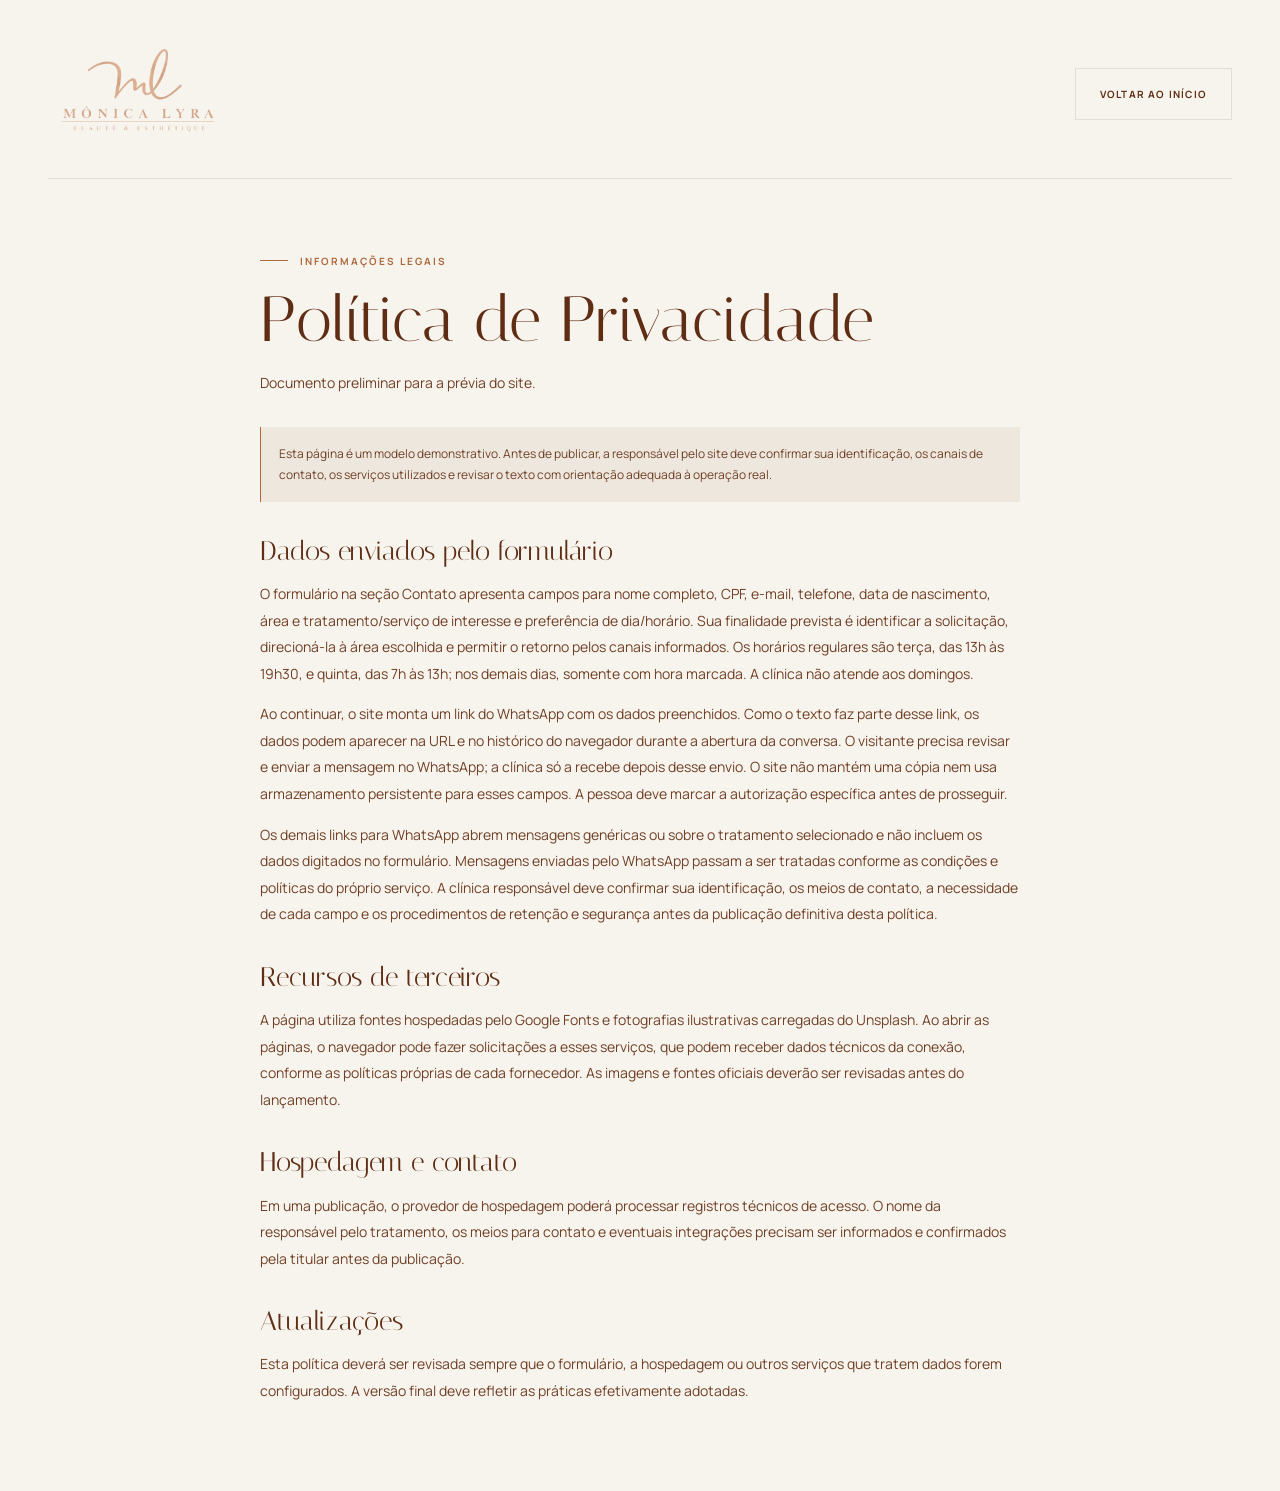
==== commit 75d245c9: "atualização" ====
--- a/pages/politica-de-privacidade.html
+++ b/pages/politica-de-privacidade.html
@@ -45,10 +45,26 @@
 
                 <h2>Dados enviados pelo formulário</h2>
                 <p>
-                    O formulário desta prévia realiza apenas validação básica no navegador. Ele não envia nem armazena
-                    as informações digitadas. Não o utilize para compartilhar dados pessoais ou informações de saúde.
-                    A coleta de mensagens só poderá ocorrer depois da integração e configuração de um serviço de
-                    formulários.
+                    O formulário na seção Contato apresenta campos para nome completo, CPF, e-mail,
+                    telefone, data de nascimento, área e tratamento/serviço de interesse e preferência de
+                    dia/horário. Sua finalidade prevista é identificar a solicitação, direcioná-la à área escolhida e
+                    permitir o retorno pelos canais informados. Os horários regulares são terça, das 13h às 19h30,
+                    e quinta, das 7h às 13h;
+                    nos demais dias, somente com hora marcada. A clínica não atende aos domingos.
+                </p>
+                <p>
+                    Ao continuar, o site monta um link do WhatsApp com os dados preenchidos. Como o texto faz parte
+                    desse link, os dados podem aparecer na URL e no histórico do navegador durante a abertura da
+                    conversa. O visitante precisa revisar e enviar a mensagem no WhatsApp; a clínica só a recebe
+                    depois desse envio. O site não mantém uma cópia nem usa armazenamento persistente para esses
+                    campos. A pessoa deve marcar a autorização específica antes de prosseguir.
+                </p>
+                <p>
+                    Os demais links para WhatsApp abrem mensagens genéricas ou sobre o tratamento selecionado e não
+                    incluem os dados digitados no formulário. Mensagens enviadas pelo WhatsApp passam a ser tratadas
+                    conforme as condições e políticas do próprio serviço. A clínica responsável deve confirmar sua
+                    identificação, os meios de contato, a necessidade de cada campo e os procedimentos de retenção e
+                    segurança antes da publicação definitiva desta política.
                 </p>
 
                 <h2>Recursos de terceiros</h2>
--- a/assets/css/style.css
+++ b/assets/css/style.css
@@ -385,9 +385,18 @@
 
 
 
-.treatment-card:nth-child(n+4) {
+:where(.treatments-grid[data-card-count="5"]) .treatment-card:nth-child(n+4) {
     grid-column: span 3;
     min-height: 380px;
+}
+
+:where(.treatments-grid[data-card-count="4"]) .treatment-card,
+:where(.treatments-grid[data-card-count="2"]) .treatment-card {
+    grid-column: span 3;
+}
+
+:where(.treatments-grid[data-card-count="1"]) .treatment-card {
+    grid-column: span 6;
 }
 
 
@@ -450,7 +459,7 @@
 
 
 .treatment-content p {
-    max-width: 380px;
+    max-width: min(380px, calc(100% - 48px));
     margin: 0;
     color: rgba(255, 253, 250, .78);
     font-size: 11px;
@@ -1138,7 +1147,7 @@
 
 
 .journey-artwork circle:first-child {
-    fill: rgba(255, 253, 250, .012);
+    fill: rgba(255, 255, 255, 0);
 }
 
 
@@ -1354,6 +1363,149 @@
     color: rgba(255, 253, 250, .78);
     font-size: 12px;
     line-height: 1.9;
+}
+
+
+
+/* Studio space mosaic */
+.studio-space {
+    padding-block: clamp(88px, 10vw, 136px);
+    background: var(--paper);
+}
+
+
+
+.studio-space-heading {
+    margin-bottom: 42px;
+}
+
+
+
+.studio-space-heading > .eyebrow {
+    margin-bottom: 18px;
+}
+
+
+
+.studio-space-intro {
+    display: grid;
+    grid-template-columns: minmax(0, 1.25fr) minmax(240px, .75fr);
+    align-items: end;
+    gap: clamp(30px, 6vw, 84px);
+}
+
+
+
+.studio-space-intro .display {
+    max-width: 700px;
+    margin: 0;
+    font-size: clamp(44px, 5.2vw, 70px);
+}
+
+
+
+.studio-space-intro .copy {
+    max-width: 360px;
+    margin: 0 0 5px;
+    color: var(--ink-soft);
+    font-size: 12px;
+    line-height: 1.9;
+}
+
+
+
+.space-mosaic {
+    display: grid;
+    grid-template-columns: repeat(3, minmax(0, 1fr));
+    gap: 8px;
+}
+
+
+
+.space-tile {
+    position: relative;
+    min-width: 0;
+    aspect-ratio: 1;
+    margin: 0;
+    overflow: hidden;
+    background: var(--cream);
+}
+
+
+
+.space-tile img {
+    position: absolute;
+    inset: 0;
+    width: 100%;
+    height: 100%;
+    object-fit: cover;
+    filter: saturate(.86);
+    opacity: 1;
+    transition: opacity 1.45s cubic-bezier(.4, 0, .2, 1), transform 1.6s cubic-bezier(.4, 0, .2, 1);
+}
+
+
+
+.space-tile:nth-child(1) img,
+.space-tile:nth-child(3) img,
+.space-tile:nth-child(5) img {
+    object-position: center 35%;
+}
+
+
+
+.space-tile-word {
+    position: absolute;
+    inset: 0;
+    display: grid;
+    place-items: center;
+    padding: 20px;
+    background: var(--cream);
+    color: var(--ink);
+    font-family: var(--serif);
+    font-size: clamp(22px, 3.15vw, 42px);
+    line-height: 1.05;
+    letter-spacing: -.035em;
+    text-align: center;
+    opacity: 0;
+    transform: translateY(8px);
+    transition: opacity 1.45s cubic-bezier(.4, 0, .2, 1), transform 1.6s cubic-bezier(.4, 0, .2, 1);
+}
+
+
+
+.space-tile:nth-child(3n + 2) .space-tile-word {
+    background: #eee7de;
+}
+
+
+
+.space-tile:nth-child(3n) .space-tile-word {
+    background: #e7ddd3;
+}
+
+
+
+.space-tile.is-word img {
+    opacity: 0;
+    transform: scale(1.035);
+}
+
+
+
+.space-tile.is-word .space-tile-word {
+    opacity: 1;
+    transform: translateY(0);
+}
+
+
+
+.space-mosaic-note {
+    margin: 12px 0 0;
+    color: var(--ink-soft);
+    font-size: 9px;
+    line-height: 1.7;
+    text-align: right;
 }
 
 
@@ -2072,46 +2224,69 @@
 
 
 
-/* Independent attendance and location sections */
+/* Location and attendance */
 .hours-section {
-    padding-block: 108px;
+    padding-block: 104px;
     background: var(--cream);
+}
+
+
+
+.hours-anchor {
+    display: block;
+}
+
+
+
+.hours-heading {
+    max-width: 780px;
+    margin: 0 auto 52px;
+    text-align: center;
+}
+
+
+
+.hours-heading .eyebrow {
+    margin-bottom: 18px;
+}
+
+
+
+.hours-heading .display {
+    margin: 0 0 15px;
+}
+
+
+
+.hours-intro {
+    max-width: 560px;
+    margin: 0 auto;
 }
 
 
 
 .hours-layout {
     display: grid;
-    grid-template-columns: minmax(0, .8fr) minmax(0, 1.2fr);
-    align-items: center;
-    gap: clamp(40px, 7vw, 100px);
-}
-
-
-
-.hours-content {
+    grid-template-columns: minmax(0, .9fr) minmax(0, 1.1fr);
+    align-items: start;
+    gap: clamp(38px, 7vw, 88px);
+}
+
+
+
+.hours-content,
+.location-content {
     min-width: 0;
 }
 
 
 
-.hours-heading {
-    padding-top: 18px;
-    border-top: .5px solid var(--line);
-    margin-bottom: 22px;
-}
-
-
-
-.hours-heading .eyebrow {
-    margin-bottom: 18px;
-}
-
-
-
-.hours-heading .display {
-    max-width: 440px;
-    margin: 0;
+.hours-subheading {
+    margin: 0 0 16px;
+    font-family: var(--serif);
+    font-size: 27px;
+    font-weight: 400;
+    line-height: 1.2;
 }
 
 
@@ -2122,7 +2297,7 @@
     gap: 9px;
     margin: 14px 0 0;
     color: var(--bronze);
-    font-size: 10px;
+    font-size: 12px;
     line-height: 1.6;
 }
 
@@ -2150,9 +2325,9 @@
     grid-template-columns: minmax(0, 1fr) max-content;
     align-items: baseline;
     gap: 16px;
-    padding-block: 12px;
+    padding-block: 15px;
     border-bottom: .5px solid var(--line);
-    font-size: 12px;
+    font-size: 15px;
     line-height: 1.6;
 }
 
@@ -2173,7 +2348,7 @@
 
 
 
-.hours-row--closed dd {
+.hours-row--appointment dd {
     color: var(--bronze);
     letter-spacing: .03em;
 }
@@ -2184,7 +2359,7 @@
     max-width: 440px;
     margin: 13px 0 0;
     color: var(--ink-soft);
-    font-size: 10px;
+    font-size: 12px;
     line-height: 1.8;
 }
 
@@ -2199,7 +2374,7 @@
     border: 1px solid var(--bronze);
     border-radius: 999px;
     color: var(--ink);
-    font-size: 11px;
+    font-size: 12px;
     letter-spacing: .06em;
     text-decoration: none;
     transition: color .35s var(--ease-smooth), background-color .35s var(--ease-smooth),
@@ -2241,86 +2416,14 @@
 
 
 
-.hours-showcase {
-    position: relative;
-    min-width: 0;
-}
-
-
-
-.hours-gallery-viewport {
-    position: relative;
-    z-index: 1;
-    width: 100%;
-    aspect-ratio: 1.4 / 1;
-    overflow: hidden;
-    border: .5px solid var(--line);
-    border-radius: 7px;
-}
-
-
-
-.hours-gallery-slide {
-    position: absolute;
-    inset: 0;
-    z-index: 1;
-    opacity: 0;
-    margin: 0;
-    overflow: hidden;
-    transition: opacity 1.9s cubic-bezier(.4, 0, .2, 1);
-}
-
-
-
-.hours-gallery-slide.is-active {
-    z-index: 2;
-    opacity: 1;
-}
-
-
-
-.hours-gallery-slide img {
-    display: block;
-    width: 100%;
-    height: 100%;
-    object-fit: cover;
-}
-
-
-
-.hours-showcase-note {
-    margin: 11px 0 0;
-    color: var(--ink-soft);
-    font-size: 10px;
-    letter-spacing: .04em;
-    text-align: right;
-}
-
-
-
-.location-section {
-    padding-block: 112px;
-    background: var(--paper);
-}
-
-
-
-.location-heading {
-    max-width: 760px;
-    margin-inline: auto;
-    text-align: center;
-}
-
-
-
-.location-heading .eyebrow {
-    margin-bottom: 18px;
-}
-
-
-
-.location-heading .display {
-    margin: 0 0 24px;
+.location-details {
+    margin-bottom: 19px;
+}
+
+
+
+.location-details .eyebrow {
+    margin-bottom: 12px;
 }
 
 
@@ -2346,23 +2449,16 @@
 .location-address span {
     color: var(--ink-soft);
     font-family: var(--sans);
-    font-size: 12px;
+    font-size: 14px;
     line-height: 1.8;
 }
 
 
 
-.location-copy {
-    max-width: 530px;
-    margin: 17px auto 0;
-}
-
-
-
 .location-map {
-    width: min(100%, 900px);
-    height: clamp(220px, 28vw, 300px);
-    margin: 38px auto 0;
+    width: 100%;
+    height: clamp(220px, 26vw, 290px);
+    margin: 0;
     overflow: hidden;
     border: .5px solid var(--line);
     border-radius: 4px;
@@ -2383,7 +2479,7 @@
 .location-links {
     display: flex;
     flex-wrap: wrap;
-    justify-content: center;
+    justify-content: flex-start;
     gap: 12px 22px;
     margin-top: 18px;
 }
@@ -2395,8 +2491,8 @@
     align-items: center;
     gap: 8px;
     color: var(--ink);
-    font-size: 10px;
-    letter-spacing: .12em;
+    font-size: 12px;
+    letter-spacing: .08em;
     text-transform: uppercase;
     transition: color .3s var(--ease-smooth);
 }
@@ -2443,7 +2539,7 @@
     display: block;
     width: max-content;
     max-width: 100%;
-    margin: 18px auto 0;
+    margin: 16px 0 0;
     color: var(--ink-soft);
     font-size: 11px;
     transition: color .3s var(--ease-smooth);
@@ -2452,35 +2548,39 @@
 
 
 @media (max-width: 760px) {
-    .hours-section,
-    .location-section {
+    .hours-section {
         padding-block: 78px;
     }
 
+    .hours-heading {
+        margin-bottom: 36px;
+        text-align: left;
+    }
+
+    .hours-heading .display {
+        font-size: clamp(42px, 10vw, 58px);
+    }
+
+    .hours-intro {
+        margin-inline: 0;
+    }
+
     .hours-layout {
         grid-template-columns: 1fr;
-        gap: 34px;
+        gap: 38px;
     }
 
-    .hours-gallery-viewport {
-        aspect-ratio: 1.45 / 1;
-    }
-
-    .hours-heading .display {
-        max-width: 560px;
+    .location-content {
+        padding-top: 30px;
+        border-top: .5px solid var(--line);
     }
 
     .hours-status {
         margin-top: 17px;
     }
 
-    .location-heading .display {
-        margin-bottom: 20px;
-    }
-
     .location-map {
         height: 220px;
-        margin-top: 28px;
     }
 }
 
--- a/assets/css/components.css
+++ b/assets/css/components.css
@@ -69,71 +69,6 @@
     gap: clamp(17px, 2.4vw, 36px);
 }
 
-.nav-dropdown {
-    position: relative;
-    display: flex;
-    align-items: center;
-}
-
-.nav-dropdown-toggle {
-    display: inline-flex;
-    width: 20px;
-    height: 32px;
-    align-items: center;
-    justify-content: center;
-    padding: 0;
-    border: 0;
-    background: transparent;
-    color: var(--ink-soft);
-    cursor: pointer;
-}
-
-.nav-dropdown-toggle svg {
-    width: 12px;
-    height: 12px;
-    transition: transform .3s var(--ease-smooth);
-}
-
-.nav-dropdown.is-open .nav-dropdown-toggle svg {
-    transform: rotate(180deg);
-}
-
-.nav-dropdown-menu {
-    position: absolute;
-    z-index: 21;
-    top: 100%;
-    left: -16px;
-    display: none;
-    min-width: 230px;
-    margin: 0;
-    padding: 8px 0;
-    border: .5px solid var(--line);
-    background: var(--paper);
-    box-shadow: 0 12px 30px rgba(58, 41, 33, .12);
-    list-style: none;
-}
-
-.nav-dropdown:hover .nav-dropdown-menu,
-.nav-dropdown:focus-within .nav-dropdown-menu,
-.nav-dropdown.is-open .nav-dropdown-menu {
-    display: block;
-}
-
-.nav-dropdown-menu a {
-    display: block;
-    padding: 10px 16px;
-    color: var(--ink-soft);
-    font-size: 10px;
-    font-weight: 600;
-    letter-spacing: .04em;
-    text-transform: none;
-}
-
-.nav-dropdown-menu a:hover,
-.nav-dropdown-menu a:focus-visible {
-    background: var(--cream);
-}
-
 .treatments-carousel-controls {
     display: flex;
     align-items: center;
@@ -289,6 +224,7 @@
 }
 
 .form-field input,
+.form-field select,
 .form-field textarea {
     width: 100%;
     min-height: 44px;
@@ -480,6 +416,77 @@
     line-height: 1.8;
 }
 
+.service-request-form {
+    display: grid;
+    grid-template-columns: repeat(2, minmax(0, 1fr));
+    gap: 14px;
+}
+
+.service-request-field--wide,
+.service-request-availability-note,
+.service-request-privacy,
+.service-request-status,
+.service-request-submit {
+    grid-column: 1 / -1;
+}
+
+.service-request-form .form-field label {
+    font-size: 11px;
+}
+
+.service-request-form .form-field input,
+.service-request-form .form-field select {
+    min-height: 48px;
+    border-radius: 2px;
+    font-size: 14px;
+}
+
+.service-request-consent {
+    display: grid;
+    grid-template-columns: 18px minmax(0, 1fr);
+    align-items: start;
+    grid-column: 1 / -1;
+    gap: 10px;
+}
+
+.service-request-consent input {
+    width: 16px;
+    height: 16px;
+    min-height: 16px;
+    margin: 3px 0 0;
+    padding: 0;
+    accent-color: var(--bronze);
+}
+
+.service-request-consent label {
+    color: var(--ink-soft);
+    font-size: 11px;
+    line-height: 1.7;
+}
+
+.service-request-privacy a {
+    color: var(--ink);
+    text-decoration: underline;
+    text-underline-offset: 3px;
+}
+
+.service-request-status {
+    margin-top: 0;
+}
+
+.service-request-submit:disabled {
+    cursor: not-allowed;
+    opacity: .58;
+    transform: none;
+}
+
+@media (max-width: 600px) {
+    .service-request-form {
+        grid-template-columns: 1fr;
+        gap: 12px;
+    }
+}
+
 .button svg {
             width: 15px;
             height: 15px;
@@ -497,8 +504,7 @@
             border-color: var(--ink);
         }
 
-.desktop-nav > a,
-.nav-dropdown-link,
+        .desktop-nav > a,
         .footer-nav a {
             position: relative;
             color: var(--ink-soft);
@@ -508,8 +514,7 @@
             text-transform: uppercase;
         }
 
-.desktop-nav > a::after,
-.nav-dropdown-link::after,
+        .desktop-nav > a::after,
         .footer-nav a::after {
             position: absolute;
             right: 0;
@@ -523,8 +528,7 @@
             transition: transform .45s var(--ease-smooth);
         }
 
-.desktop-nav > a:hover::after,
-.nav-dropdown-link:hover::after,
+        .desktop-nav > a:hover::after,
         .footer-nav a:hover::after {
             transform: scaleX(1);
         }
--- a/assets/css/responsive.css
+++ b/assets/css/responsive.css
@@ -12,8 +12,7 @@
                 gap: 16px;
             }
 
-            .desktop-nav > a,
-            .nav-dropdown-link {
+            .desktop-nav > a {
                 font-size: 8px;
             }
 
@@ -141,43 +140,14 @@
                 transform: translateY(0);
             }
 
-            .desktop-nav > a,
-            .nav-dropdown-link {
+            .desktop-nav > a {
                 padding: 16px 3px;
                 border-bottom: .5px solid var(--line);
                 font-size: 11px;
             }
 
-            .desktop-nav > a::after,
-            .nav-dropdown-link::after {
+            .desktop-nav > a::after {
                 display: none;
-            }
-
-            .nav-dropdown {
-                display: grid;
-                grid-template-columns: 1fr 44px;
-                align-items: center;
-                border-bottom: .5px solid var(--line);
-            }
-
-            .nav-dropdown-toggle {
-                width: 44px;
-                height: 48px;
-            }
-
-            .nav-dropdown-menu {
-                position: static;
-                grid-column: 1 / -1;
-                min-width: 0;
-                padding: 0 0 8px 12px;
-                border: 0;
-                background: transparent;
-                box-shadow: none;
-            }
-
-            .nav-dropdown-menu a {
-                padding: 10px 3px;
-                font-size: 10px;
             }
 
             .hero,
@@ -285,7 +255,7 @@
                 grid-column: span 1;
             }
 
-            .treatment-card:last-child {
+            .treatment-card:last-child:nth-child(odd) {
                 grid-column: span 2;
                 min-height: 270px;
             }
@@ -302,7 +272,7 @@
             }
 
             .treatment-content p {
-                max-width: 290px;
+                max-width: calc(100% - 38px);
                 font-size: 10px;
             }
 
@@ -313,7 +283,7 @@
                 height: 32px;
             }
 
-            .treatment-card:last-child .card-arrow {
+            .treatment-card:last-child:nth-child(odd) .card-arrow {
                 right: 17px;
                 bottom: 24px;
             }
@@ -532,6 +502,42 @@
                 line-height: 1.85;
             }
 
+            .studio-space {
+                padding-block: 78px;
+            }
+
+            .studio-space-heading {
+                margin-bottom: 28px;
+            }
+
+            .studio-space-intro {
+                grid-template-columns: 1fr;
+                gap: 16px;
+            }
+
+            .studio-space-intro .display {
+                font-size: clamp(40px, 10vw, 58px);
+            }
+
+            .studio-space-intro .copy {
+                max-width: 470px;
+                margin: 0;
+            }
+
+            .space-mosaic {
+                grid-template-columns: repeat(2, minmax(0, 1fr));
+                gap: 6px;
+            }
+
+            .space-tile-word {
+                padding: 12px;
+                font-size: clamp(16px, 4vw, 28px);
+            }
+
+            .space-mosaic-note {
+                text-align: left;
+            }
+
             .testimonials {
                 padding-block: 78px;
             }
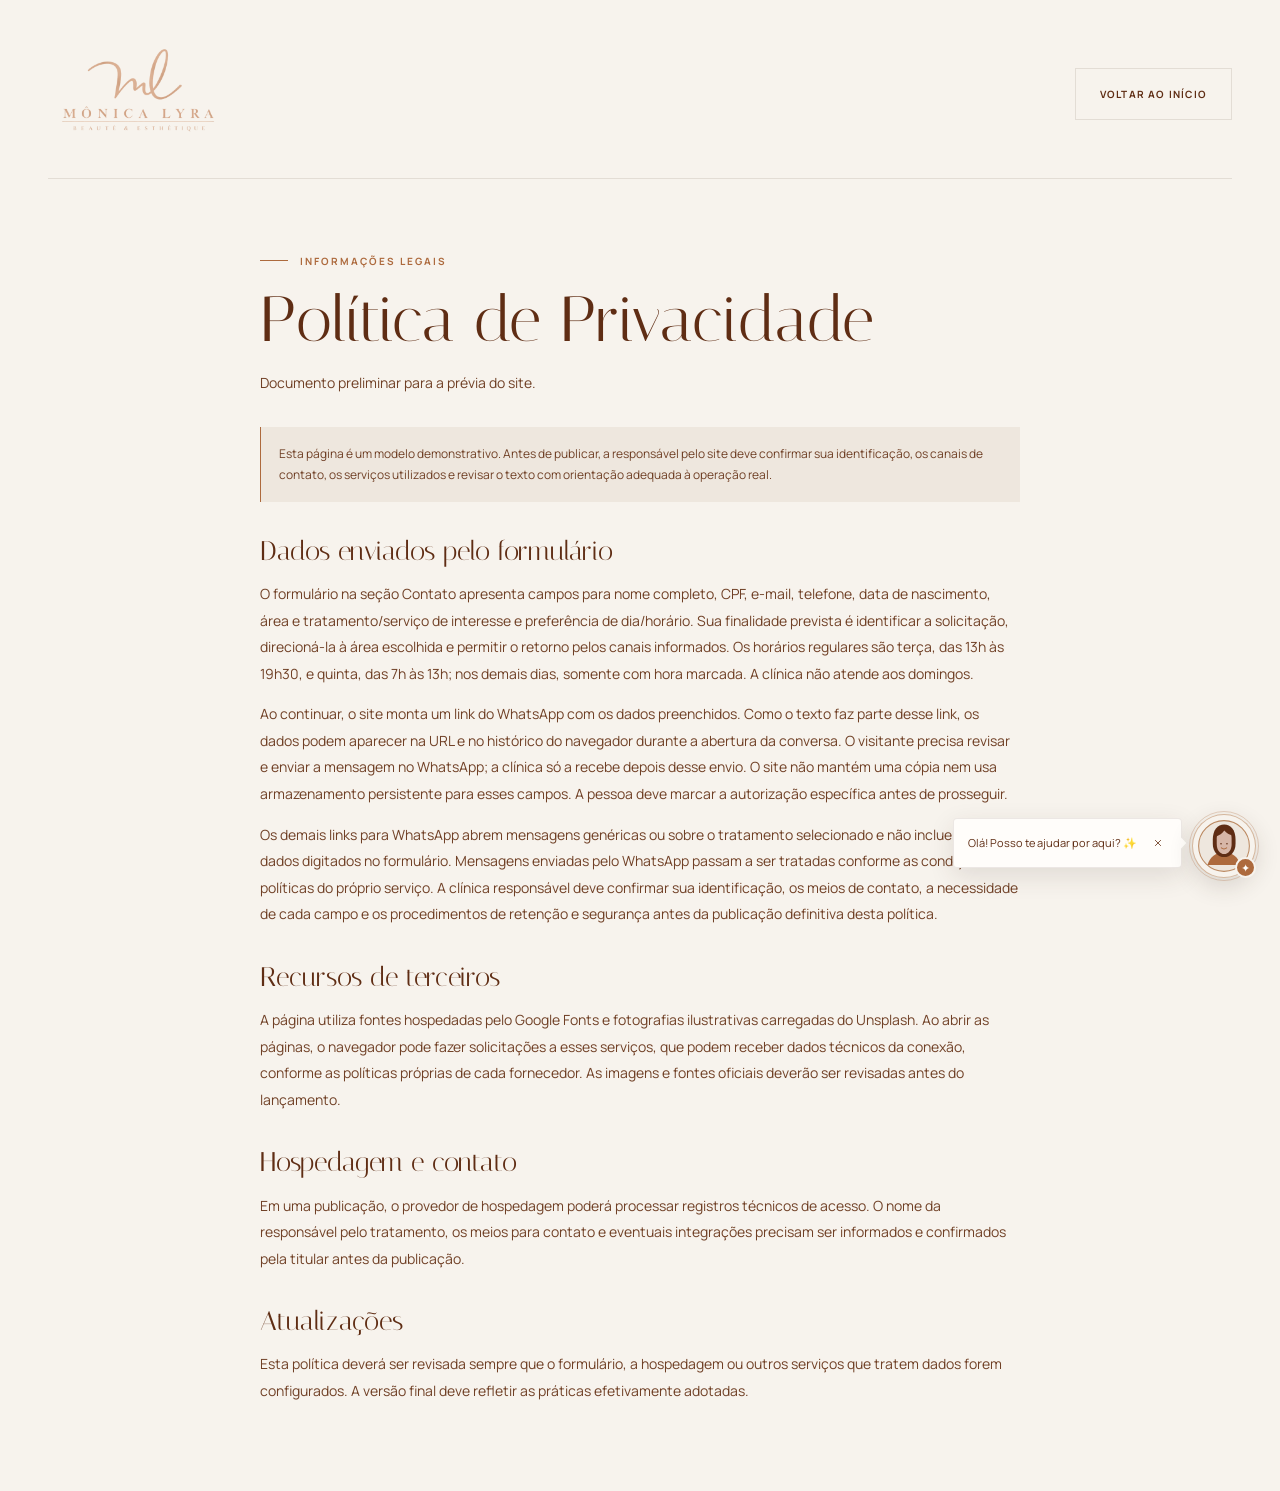
==== commit 9939b4c6: "up" ====
--- a/pages/politica-de-privacidade.html
+++ b/pages/politica-de-privacidade.html
@@ -20,6 +20,10 @@
     <link rel="stylesheet" href="../assets/css/style.css">
     <link rel="stylesheet" href="../assets/css/components.css">
     <link rel="stylesheet" href="../assets/css/responsive.css">
+    <link rel="stylesheet" href="../assets/css/assistant-chat.css?v=assistant-20261118-5">
+    <script defer src="../assets/js/main.js"></script>
+    <script defer src="../assets/js/treatments.js"></script>
+    <script defer src="../assets/js/assistant-chat.js?v=assistant-20261118-4"></script>
 </head>
 <body>
     <a class="skip-link" href="#conteudo">Pular para o conteúdo</a>
--- a/assets/css/style.css
+++ b/assets/css/style.css
@@ -27,7 +27,7 @@
 
 html {
     scroll-behavior: smooth;
-    scroll-padding-top: 100px;
+    scroll-padding-top: 116px;
 }
 
 
@@ -1813,6 +1813,10 @@
 
 
 @media (prefers-reduced-motion: reduce) {
+    .site-header {
+        transition: none;
+    }
+
     .hero-photo img {
         animation: none;
         will-change: auto;
@@ -2490,8 +2494,11 @@
     display: inline-flex;
     align-items: center;
     gap: 8px;
+    border: .5px solid var(--bronze-light);
     color: var(--ink);
     font-size: 12px;
+    border-radius: 50px;
+    padding: 10px 16px;
     letter-spacing: .08em;
     text-transform: uppercase;
     transition: color .3s var(--ease-smooth);
@@ -2508,7 +2515,7 @@
 
 .location-links a:hover,
 .location-email:hover {
-    color: var(--bronze);
+    color: var(--bronze-light);
 }
 
 
--- a/assets/css/components.css
+++ b/assets/css/components.css
@@ -30,10 +30,17 @@
 }
 
 .site-header {
-    position: relative;
+    --header-hide-offset: -116px;
+    position: sticky;
+    top: 0;
     z-index: 20;
     background: rgba(247, 243, 237, .96);
     border-bottom: .5px solid rgba(82, 60, 46, .09);
+    transition: top .35s var(--ease-smooth);
+}
+
+.site-header.is-hidden {
+    top: var(--header-hide-offset);
 }
 
 .header-inner {
--- a/assets/css/responsive.css
+++ b/assets/css/responsive.css
@@ -68,8 +68,12 @@
         }
 
 @media (max-width: 760px) {
+            .site-header {
+                --header-hide-offset: -78px;
+            }
+
             html {
-                scroll-padding-top: 76px;
+                scroll-padding-top: 78px;
             }
 
             .wrap {
@@ -105,16 +109,22 @@
 
             .header-action .button {
                 width: 42px;
+                height: 42px;
                 min-height: 42px;
+                flex: 0 0 42px;
+                justify-content: center;
+                gap: 0;
                 padding: 0;
                 overflow: hidden;
                 font-size: 0;
+                line-height: 0;
             }
 
             .header-action .button svg {
+                display: block;
                 width: 17px;
                 height: 17px;
-                flex: 0 0 auto;
+                flex: 0 0 17px;
             }
 
             .desktop-nav {
--- a/assets/css/assistant-chat.css
+++ b/assets/css/assistant-chat.css
@@ -0,0 +1,687 @@
+.assistant-launcher {
+    position: fixed;
+    z-index: 40;
+    right: 24px;
+    bottom: max(22px, env(safe-area-inset-bottom));
+    display: grid;
+    width: 64px;
+    height: 64px;
+    place-items: center;
+    padding: 0;
+    border: 1px solid rgba(188, 138, 98, .58);
+    border-radius: 50%;
+    background: var(--paper);
+    box-shadow: 0 8px 24px rgba(58, 41, 33, .16);
+    color: var(--white);
+    cursor: pointer;
+    transition: box-shadow .3s var(--ease-smooth), transform .3s var(--ease-smooth);
+}
+
+.assistant-launcher::before {
+    position: absolute;
+    z-index: -1;
+    inset: -4px;
+    border: 1px solid rgba(173, 106, 61, .28);
+    border-radius: inherit;
+    content: "";
+    animation: assistant-launcher-pulse 4.8s ease-out infinite;
+}
+
+.assistant-launcher::after {
+    position: absolute;
+    right: -1px;
+    bottom: -1px;
+    display: grid;
+    width: 21px;
+    height: 21px;
+    place-items: center;
+    border: 2px solid var(--paper);
+    border-radius: 50%;
+    background: var(--bronze);
+    color: var(--white);
+    content: "✦";
+    font-size: 11px;
+    line-height: 1;
+}
+
+.assistant-launcher:hover {
+    transform: translateY(-1px);
+    box-shadow: 0 11px 28px rgba(58, 41, 33, .21);
+}
+
+.assistant-launcher svg {
+    width: 56px;
+    height: 56px;
+}
+
+.assistant-invite {
+    position: fixed;
+    z-index: 39;
+    right: 98px;
+    bottom: max(32px, calc(env(safe-area-inset-bottom) + 10px));
+    display: flex;
+    max-width: min(270px, calc(100vw - 120px));
+    align-items: center;
+    gap: 8px;
+    padding: 11px 10px 11px 14px;
+    border: 1px solid rgba(82, 60, 46, .11);
+    border-radius: 4px;
+    background: var(--white);
+    box-shadow: 0 8px 26px rgba(58, 41, 33, .12);
+    color: var(--ink);
+    font-size: 11px;
+    line-height: 1.5;
+    opacity: 0;
+    pointer-events: none;
+    transform: translateY(6px);
+    transition: opacity .3s ease, transform .35s var(--ease-smooth), visibility 0s linear .35s;
+    visibility: hidden;
+}
+
+.assistant-invite::after {
+    position: absolute;
+    top: 50%;
+    right: -5px;
+    width: 9px;
+    height: 9px;
+    border-top: 1px solid rgba(82, 60, 46, .11);
+    border-right: 1px solid rgba(82, 60, 46, .11);
+    background: var(--white);
+    content: "";
+    transform: translateY(-50%) rotate(45deg);
+}
+
+.assistant-invite.is-visible {
+    opacity: 1;
+    pointer-events: auto;
+    transform: translateY(0);
+    transition: opacity .3s ease, transform .35s var(--ease-smooth);
+    visibility: visible;
+}
+
+.assistant-invite.is-dismissed {
+    display: none;
+}
+
+.assistant-invite-dismiss {
+    display: grid;
+    width: 26px;
+    height: 26px;
+    flex: 0 0 auto;
+    place-items: center;
+    padding: 0;
+    border: 0;
+    border-radius: 50%;
+    background: transparent;
+    color: var(--ink-soft);
+    cursor: pointer;
+    transition: background .25s ease, color .25s ease;
+}
+
+.assistant-invite-dismiss:hover {
+    background: rgba(238, 231, 222, .55);
+    color: var(--bronze);
+}
+
+.assistant-invite-dismiss svg {
+    width: 14px;
+    height: 14px;
+}
+
+.assistant-chat-panel {
+    position: fixed;
+    z-index: 41;
+    right: 24px;
+    bottom: max(94px, calc(env(safe-area-inset-bottom) + 82px));
+    display: flex;
+    width: min(390px, calc(100vw - 16px));
+    max-height: min(680px, calc(100dvh - 116px));
+    flex-direction: column;
+    overflow: hidden;
+    border: 1px solid rgba(82, 60, 46, .16);
+    border-radius: 7px;
+    background: var(--paper);
+    box-shadow: 0 22px 70px rgba(58, 41, 33, .2);
+    opacity: 0;
+    pointer-events: none;
+    transform: translateY(10px);
+    transform-origin: bottom right;
+    transition: opacity .25s ease, transform .35s var(--ease-smooth), visibility 0s linear .35s;
+    visibility: hidden;
+}
+
+.assistant-chat-panel.is-open {
+    opacity: 1;
+    pointer-events: auto;
+    transform: translateY(0);
+    transition: opacity .25s ease, transform .35s var(--ease-smooth);
+    visibility: visible;
+}
+
+.assistant-chat-header {
+    display: flex;
+    min-height: 76px;
+    flex: 0 0 auto;
+    align-items: center;
+    justify-content: space-between;
+    gap: 12px;
+    padding: 13px 15px 13px 18px;
+    background: var(--ink);
+    color: var(--white);
+}
+
+.assistant-chat-identity {
+    display: flex;
+    min-width: 0;
+    align-items: center;
+    gap: 12px;
+}
+
+.assistant-chat-monogram {
+    display: grid;
+    width: 40px;
+    height: 40px;
+    flex: 0 0 auto;
+    place-items: center;
+    border: 1px solid rgba(215, 182, 167, .65);
+    border-radius: 50%;
+    color: #e5c4a4;
+    font-family: var(--serif);
+    font-size: 25px;
+    line-height: 1;
+}
+
+.assistant-chat-identity-text {
+    display: grid;
+    gap: 1px;
+}
+
+.assistant-chat-identity-text h2 {
+    margin: 0;
+    font-family: var(--serif);
+    font-size: 20px;
+    font-weight: 400;
+    line-height: 1.2;
+}
+
+.assistant-chat-identity-text > span {
+    color: rgba(255, 253, 250, .7);
+    font-size: 9px;
+    letter-spacing: .08em;
+}
+
+.assistant-chat-header-actions {
+    display: flex;
+    flex: 0 0 auto;
+    align-items: center;
+    gap: 3px;
+}
+
+.assistant-chat-icon-button {
+    display: grid;
+    width: 34px;
+    height: 34px;
+    place-items: center;
+    padding: 0;
+    border: 0;
+    border-radius: 50%;
+    background: transparent;
+    color: rgba(255, 253, 250, .83);
+    cursor: pointer;
+    transition: background .25s ease, color .25s ease;
+}
+
+.assistant-chat-icon-button:hover {
+    background: rgba(255, 253, 250, .07);
+    color: var(--white);
+}
+
+.assistant-chat-icon-button svg {
+    width: 16px;
+    height: 16px;
+}
+
+.assistant-chat-thread {
+    display: flex;
+    min-height: 180px;
+    flex: 1 1 auto;
+    flex-direction: column;
+    gap: 13px;
+    overflow-x: hidden;
+    overflow-y: auto;
+    padding: 18px 15px;
+    overscroll-behavior: contain;
+    scrollbar-color: rgba(173, 106, 61, .38) transparent;
+    scrollbar-width: thin;
+}
+
+.assistant-message {
+    display: flex;
+    width: 100%;
+    justify-content: flex-start;
+}
+
+.assistant-message.is-pending {
+    display: none;
+}
+
+.assistant-message.is-entering {
+    animation: assistant-message-enter .32s var(--ease-smooth) both;
+}
+
+.assistant-message--user {
+    justify-content: flex-end;
+}
+
+.assistant-message-bubble {
+    width: fit-content;
+    max-width: 94%;
+    padding: 12px 13px;
+    border: 1px solid rgba(82, 60, 46, .08);
+    border-radius: 3px 14px 14px 14px;
+    background: var(--white);
+    color: var(--ink);
+}
+
+.assistant-message--user .assistant-message-bubble {
+    max-width: 88%;
+    border-color: transparent;
+    border-radius: 14px 3px 14px 14px;
+    background: var(--sand);
+}
+
+.assistant-message-copy {
+    margin: 0;
+    color: var(--ink-soft);
+    font-size: 12px;
+    line-height: 1.7;
+    overflow-wrap: anywhere;
+    white-space: pre-line;
+}
+
+.assistant-message--user .assistant-message-copy {
+    color: var(--ink);
+}
+
+.assistant-quick-replies {
+    display: flex;
+    flex-wrap: wrap;
+    gap: 7px;
+    margin-top: 11px;
+}
+
+.assistant-quick-replies--catalog {
+    display: grid;
+    grid-template-columns: repeat(2, minmax(0, 1fr));
+}
+
+.assistant-quick-reply {
+    min-height: 38px;
+    padding: 8px 12px;
+    border: 1px solid rgba(173, 106, 61, .35);
+    border-radius: 3px;
+    background: rgba(255, 253, 250, .62);
+    color: var(--ink-soft);
+    font-size: 10px;
+    font-weight: 600;
+    line-height: 1.45;
+    text-align: left;
+    cursor: pointer;
+    transition: border-color .22s ease, background .22s ease, color .22s ease,
+        box-shadow .22s ease;
+}
+
+.assistant-quick-reply:hover {
+    border-color: rgba(173, 106, 61, .52);
+    background: rgba(173, 106, 61, .035);
+    color: var(--ink-soft);
+    box-shadow: 0 2px 7px rgba(58, 41, 33, .045);
+}
+
+.assistant-quick-reply:active {
+    background: rgba(173, 106, 61, .07);
+}
+
+.assistant-quick-reply:disabled {
+    cursor: wait;
+}
+
+.assistant-quick-replies--catalog .assistant-quick-reply {
+    min-height: 44px;
+}
+
+.assistant-treatment-card {
+    display: grid;
+    gap: 10px;
+    margin-top: 12px;
+    padding: 12px;
+    border: 1px solid var(--line);
+    background: var(--paper);
+}
+
+.assistant-treatment-heading {
+    display: flex;
+    align-items: center;
+    gap: 11px;
+}
+
+.assistant-treatment-image {
+    width: 54px;
+    height: 54px;
+    flex: 0 0 auto;
+    border-radius: 2px;
+    background: var(--cream);
+    object-fit: cover;
+}
+
+.assistant-treatment-heading-copy {
+    min-width: 0;
+}
+
+.assistant-treatment-area {
+    display: block;
+    margin-bottom: 3px;
+    color: var(--bronze);
+    font-size: 8px;
+    font-weight: 700;
+    letter-spacing: .1em;
+    text-transform: uppercase;
+}
+
+.assistant-treatment-heading h3 {
+    margin: 0;
+    font-family: var(--serif);
+    font-size: 17px;
+    font-weight: 400;
+    line-height: 1.25;
+}
+
+.assistant-treatment-summary {
+    margin: 0;
+    color: var(--ink-soft);
+    font-size: 10px;
+    line-height: 1.65;
+}
+
+.assistant-treatment-detail {
+    border-top: 1px solid var(--line);
+}
+
+.assistant-treatment-detail summary {
+    padding: 8px 0 0;
+    color: var(--ink);
+    font-size: 9px;
+    font-weight: 700;
+    cursor: pointer;
+}
+
+.assistant-treatment-detail p {
+    margin: 7px 0 3px;
+    color: var(--ink-soft);
+    font-size: 10px;
+    line-height: 1.7;
+}
+
+.assistant-whatsapp-link {
+    display: flex;
+    min-height: 40px;
+    align-items: center;
+    justify-content: center;
+    gap: 8px;
+    margin-top: 11px;
+    padding: 8px 11px;
+    background: var(--bronze);
+    color: var(--white);
+    font-size: 9px;
+    font-weight: 700;
+    letter-spacing: .025em;
+    line-height: 1.45;
+    text-align: center;
+    transition: background .25s ease, box-shadow .25s ease;
+}
+
+.assistant-whatsapp-link:hover {
+    background: #a46139;
+    box-shadow: 0 3px 9px rgba(58, 41, 33, .1);
+}
+
+.assistant-whatsapp-link svg {
+    width: 16px;
+    height: 16px;
+    flex: 0 0 auto;
+}
+
+.assistant-chat-unavailable {
+    margin: 9px 0 0;
+    color: var(--ink-soft);
+    font-size: 10px;
+    line-height: 1.65;
+}
+
+.assistant-chat-link {
+    display: inline-block;
+    margin-top: 8px;
+    color: var(--bronze);
+    font-size: 10px;
+    text-decoration: underline;
+    text-underline-offset: 3px;
+}
+
+.assistant-chat-form {
+    display: flex;
+    min-height: 52px;
+    flex: 0 0 auto;
+    align-items: center;
+    gap: 8px;
+    margin: 0 14px;
+    padding: 5px 6px 5px 13px;
+    border: 1px solid rgba(82, 60, 46, .2);
+    background: var(--white);
+}
+
+.assistant-chat-input {
+    width: 100%;
+    min-width: 0;
+    min-height: 38px;
+    padding: 7px 0;
+    border: 0;
+    outline: none;
+    background: transparent;
+    color: var(--ink);
+    font: inherit;
+    font-size: 11px;
+}
+
+.assistant-chat-input::placeholder {
+    color: rgba(96, 75, 61, .68);
+}
+
+.assistant-chat-send {
+    display: grid;
+    width: 36px;
+    height: 36px;
+    flex: 0 0 auto;
+    place-items: center;
+    border: 0;
+    background: var(--ink);
+    color: var(--white);
+    cursor: pointer;
+    transition: background .25s ease, opacity .25s ease;
+}
+
+.assistant-chat-send:hover {
+    opacity: .88;
+}
+
+.assistant-chat-send svg {
+    width: 17px;
+    height: 17px;
+}
+
+.assistant-chat-note {
+    margin: 8px 16px 12px;
+    color: var(--ink-soft);
+    font-size: 8px;
+    line-height: 1.5;
+    text-align: center;
+}
+
+.assistant-chat-panel :focus-visible,
+.assistant-launcher:focus-visible,
+.assistant-invite-dismiss:focus-visible,
+.assistant-quick-reply:focus-visible,
+.assistant-chat-form :focus-visible,
+.assistant-chat-panel a:focus-visible {
+    outline: 2px solid var(--bronze-light);
+    outline-offset: 3px;
+}
+
+.assistant-typing {
+    display: flex;
+    width: fit-content;
+    align-items: center;
+    gap: 4px;
+    padding: 12px 14px;
+    border: 1px solid rgba(82, 60, 46, .08);
+    border-radius: 3px 14px 14px 14px;
+    background: var(--white);
+}
+
+.assistant-typing span {
+    width: 5px;
+    height: 5px;
+    border-radius: 50%;
+    background: var(--bronze-light);
+    animation: assistant-typing-dot 1.05s ease-in-out infinite;
+}
+
+.assistant-typing span:nth-child(2) {
+    animation-delay: .14s;
+}
+
+.assistant-typing span:nth-child(3) {
+    animation-delay: .28s;
+}
+
+@keyframes assistant-message-enter {
+    from {
+        opacity: 0;
+        transform: translateY(7px);
+    }
+
+    to {
+        opacity: 1;
+        transform: translateY(0);
+    }
+}
+
+@keyframes assistant-typing-dot {
+    0%, 60%, 100% {
+        opacity: .38;
+        transform: translateY(0);
+    }
+
+    30% {
+        opacity: 1;
+        transform: translateY(-3px);
+    }
+}
+
+@keyframes assistant-launcher-pulse {
+    0%, 100% {
+        opacity: .5;
+        transform: scale(1);
+    }
+
+    65% {
+        opacity: 0;
+        transform: scale(1.13);
+    }
+}
+
+@media (max-width: 600px) {
+    .assistant-launcher {
+        right: max(16px, env(safe-area-inset-right));
+        bottom: max(16px, env(safe-area-inset-bottom));
+        width: 60px;
+        height: 60px;
+    }
+
+    .assistant-launcher svg {
+        width: 52px;
+        height: 52px;
+    }
+
+    .assistant-invite {
+        right: max(84px, calc(env(safe-area-inset-right) + 68px));
+        bottom: max(25px, calc(env(safe-area-inset-bottom) + 9px));
+        max-width: min(250px, calc(100vw - 108px));
+        padding: 9px 8px 9px 11px;
+        font-size: 10px;
+    }
+
+    .assistant-chat-panel {
+        left: max(8px, env(safe-area-inset-left));
+        right: max(8px, env(safe-area-inset-right));
+        bottom: max(76px, calc(env(safe-area-inset-bottom) + 68px));
+        width: min(390px, calc(100vw - 16px));
+        max-height: calc(100dvh - 88px - env(safe-area-inset-bottom));
+        transform-origin: bottom right;
+    }
+
+    .assistant-chat-header {
+        min-height: 68px;
+        padding-inline: 13px 10px;
+    }
+
+    .assistant-chat-thread {
+        min-height: 0;
+        padding: 14px 11px;
+    }
+
+    .assistant-message-bubble {
+        max-width: 97%;
+        padding: 10px;
+    }
+
+    .assistant-chat-form {
+        margin-inline: 10px;
+    }
+}
+
+@media (max-width: 360px) {
+    .assistant-chat-header-actions {
+        gap: 0;
+    }
+
+    .assistant-chat-icon-button {
+        width: 30px;
+        height: 32px;
+    }
+
+    .assistant-chat-monogram {
+        width: 35px;
+        height: 35px;
+        font-size: 22px;
+    }
+
+    .assistant-chat-identity {
+        gap: 8px;
+    }
+}
+
+@media (prefers-reduced-motion: reduce) {
+    .assistant-chat-panel,
+    .assistant-invite,
+    .assistant-launcher,
+    .assistant-launcher::before,
+    .assistant-chat-icon-button,
+    .assistant-quick-reply,
+    .assistant-whatsapp-link,
+    .assistant-chat-send,
+    .assistant-message.is-entering,
+    .assistant-typing span {
+        transition: none;
+        animation: none;
+    }
+}
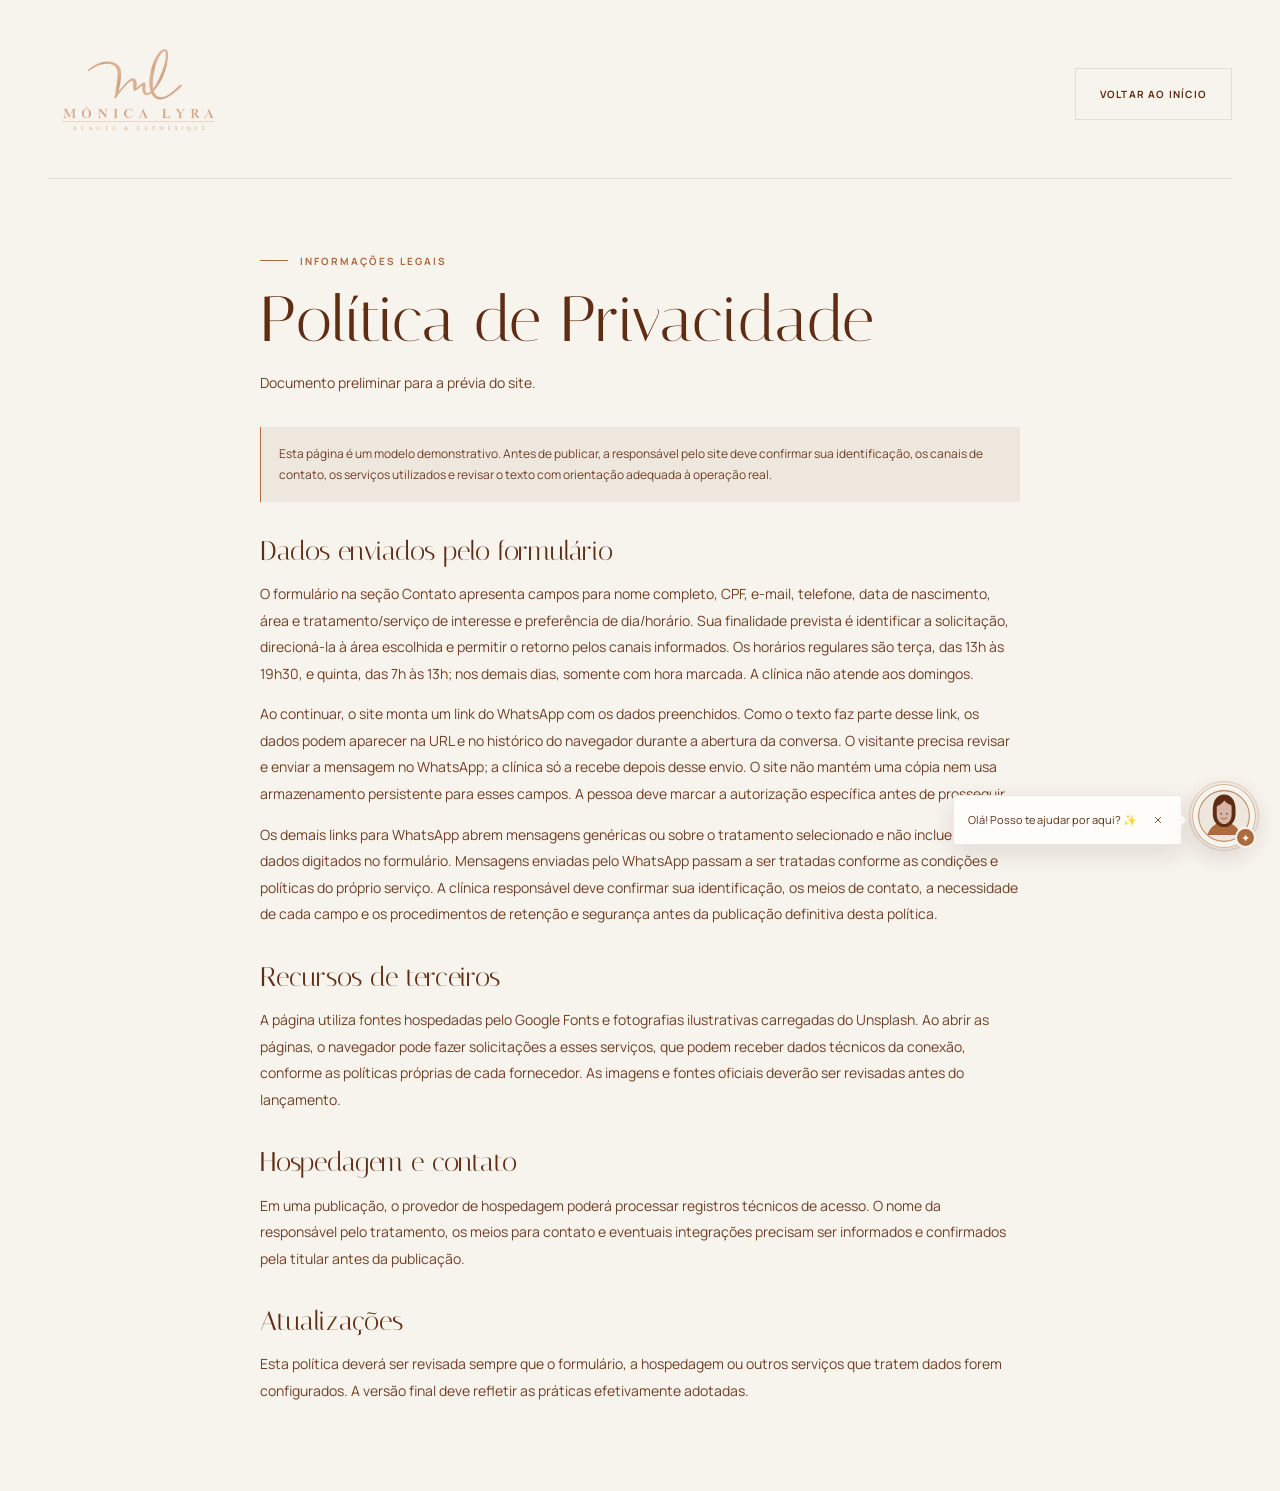
==== commit de4fd1ff: "up" ====
--- a/pages/politica-de-privacidade.html
+++ b/pages/politica-de-privacidade.html
@@ -20,7 +20,7 @@
     <link rel="stylesheet" href="../assets/css/style.css">
     <link rel="stylesheet" href="../assets/css/components.css">
     <link rel="stylesheet" href="../assets/css/responsive.css">
-    <link rel="stylesheet" href="../assets/css/assistant-chat.css?v=assistant-20261118-5">
+    <link rel="stylesheet" href="../assets/css/assistant-chat.css?v=assistant-20261118-7">
     <script defer src="../assets/js/main.js"></script>
     <script defer src="../assets/js/treatments.js"></script>
     <script defer src="../assets/js/assistant-chat.js?v=assistant-20261118-4"></script>
--- a/assets/css/assistant-chat.css
+++ b/assets/css/assistant-chat.css
@@ -2,7 +2,7 @@
     position: fixed;
     z-index: 40;
     right: 24px;
-    bottom: max(22px, env(safe-area-inset-bottom));
+    bottom: max(52px, env(safe-area-inset-bottom));
     display: grid;
     width: 64px;
     height: 64px;
@@ -58,7 +58,7 @@
     position: fixed;
     z-index: 39;
     right: 98px;
-    bottom: max(32px, calc(env(safe-area-inset-bottom) + 10px));
+    bottom: max(55px, calc(env(safe-area-inset-bottom) + 10px));
     display: flex;
     max-width: min(270px, calc(100vw - 120px));
     align-items: center;
@@ -602,7 +602,7 @@
 @media (max-width: 600px) {
     .assistant-launcher {
         right: max(16px, env(safe-area-inset-right));
-        bottom: max(16px, env(safe-area-inset-bottom));
+        bottom: max(40px, calc(env(safe-area-inset-bottom) + 24px));
         width: 60px;
         height: 60px;
     }
@@ -614,7 +614,7 @@
 
     .assistant-invite {
         right: max(84px, calc(env(safe-area-inset-right) + 68px));
-        bottom: max(25px, calc(env(safe-area-inset-bottom) + 9px));
+        bottom: max(49px, calc(env(safe-area-inset-bottom) + 33px));
         max-width: min(250px, calc(100vw - 108px));
         padding: 9px 8px 9px 11px;
         font-size: 10px;
@@ -623,9 +623,9 @@
     .assistant-chat-panel {
         left: max(8px, env(safe-area-inset-left));
         right: max(8px, env(safe-area-inset-right));
-        bottom: max(76px, calc(env(safe-area-inset-bottom) + 68px));
+        bottom: max(110px, calc(env(safe-area-inset-bottom) + 102px));
         width: min(390px, calc(100vw - 16px));
-        max-height: calc(100dvh - 88px - env(safe-area-inset-bottom));
+        max-height: calc(100dvh - 122px - env(safe-area-inset-bottom));
         transform-origin: bottom right;
     }
 
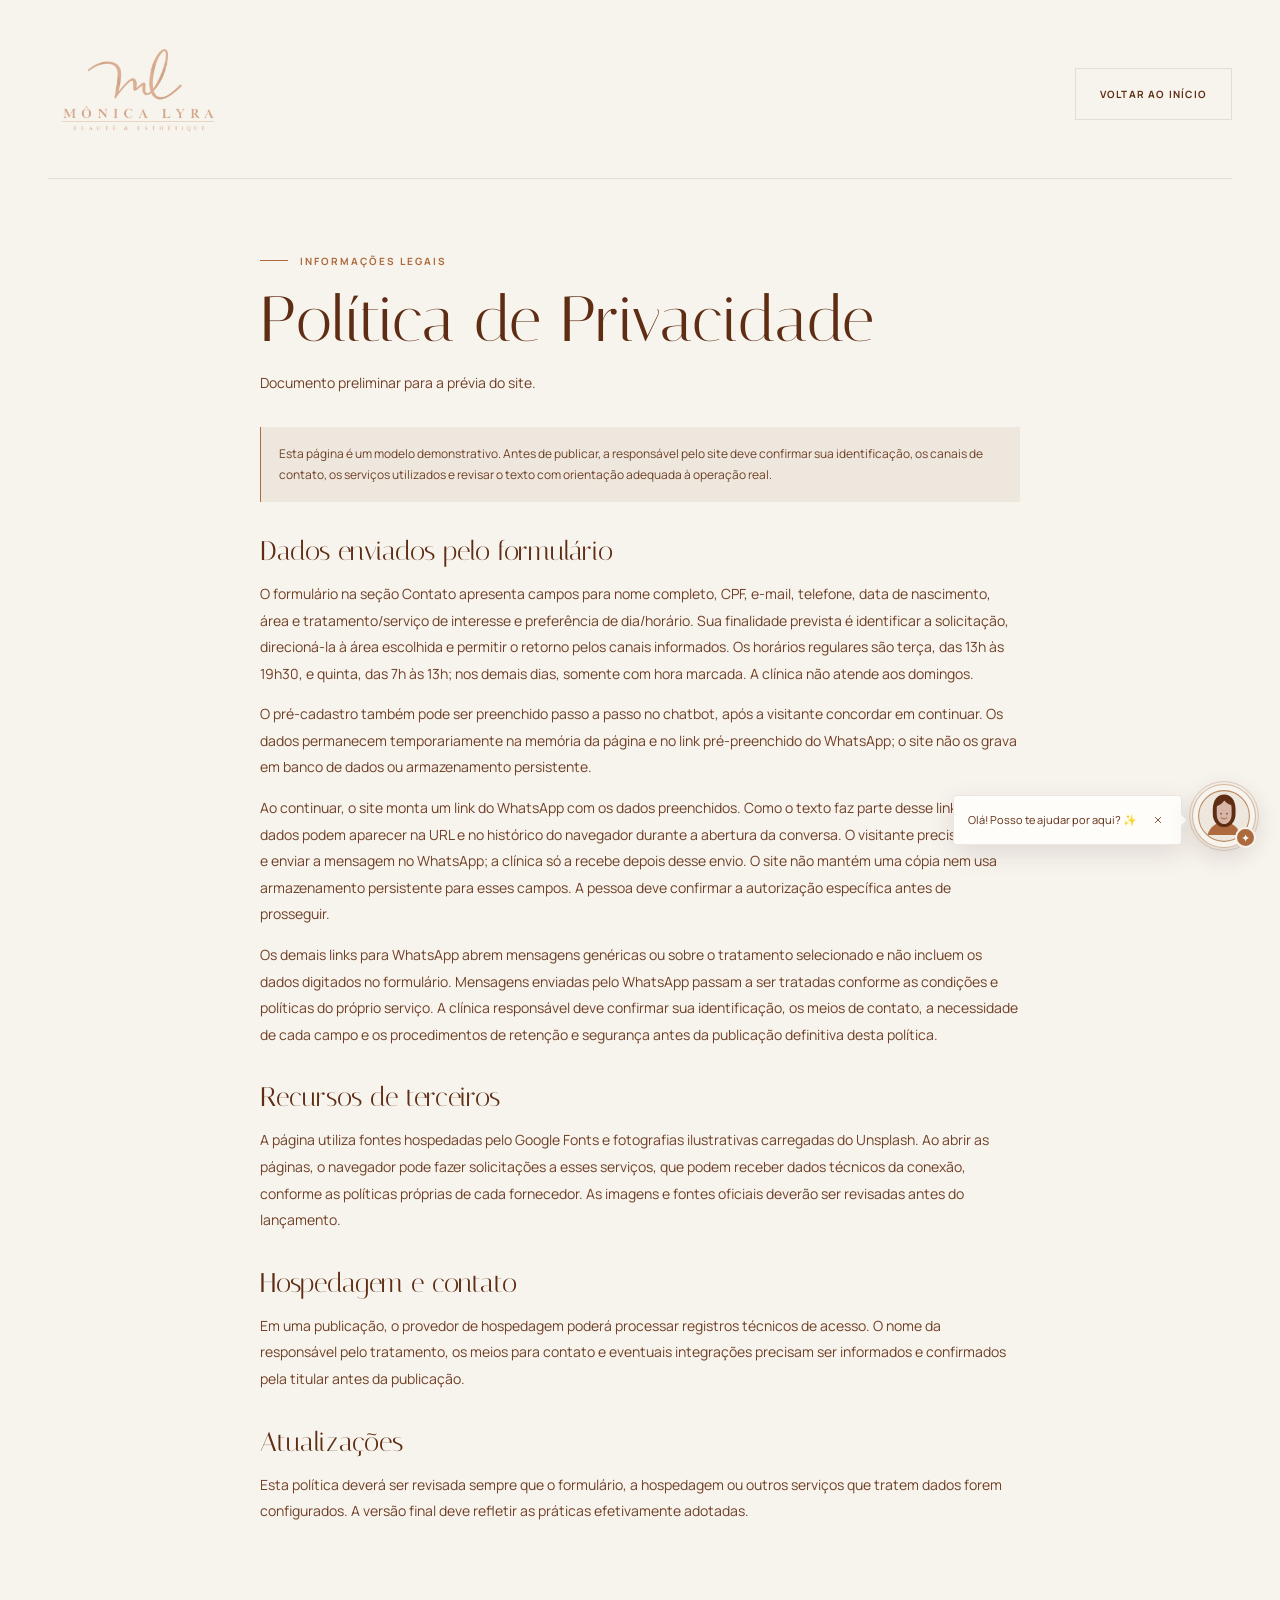
==== commit 3408b79b: "up" ====
--- a/pages/politica-de-privacidade.html
+++ b/pages/politica-de-privacidade.html
@@ -23,7 +23,7 @@
     <link rel="stylesheet" href="../assets/css/assistant-chat.css?v=assistant-20261118-7">
     <script defer src="../assets/js/main.js"></script>
     <script defer src="../assets/js/treatments.js"></script>
-    <script defer src="../assets/js/assistant-chat.js?v=assistant-20261118-4"></script>
+    <script defer src="../assets/js/assistant-chat.js?v=assistant-20261118-6"></script>
 </head>
 <body>
     <a class="skip-link" href="#conteudo">Pular para o conteúdo</a>
@@ -57,11 +57,16 @@
                     nos demais dias, somente com hora marcada. A clínica não atende aos domingos.
                 </p>
                 <p>
+                    O pré-cadastro também pode ser preenchido passo a passo no chatbot, após a visitante concordar
+                    em continuar. Os dados permanecem temporariamente na memória da página e no link pré-preenchido
+                    do WhatsApp; o site não os grava em banco de dados ou armazenamento persistente.
+                </p>
+                <p>
                     Ao continuar, o site monta um link do WhatsApp com os dados preenchidos. Como o texto faz parte
                     desse link, os dados podem aparecer na URL e no histórico do navegador durante a abertura da
                     conversa. O visitante precisa revisar e enviar a mensagem no WhatsApp; a clínica só a recebe
                     depois desse envio. O site não mantém uma cópia nem usa armazenamento persistente para esses
-                    campos. A pessoa deve marcar a autorização específica antes de prosseguir.
+                    campos.                     A pessoa deve confirmar a autorização específica antes de prosseguir.
                 </p>
                 <p>
                     Os demais links para WhatsApp abrem mensagens genéricas ou sobre o tratamento selecionado e não
